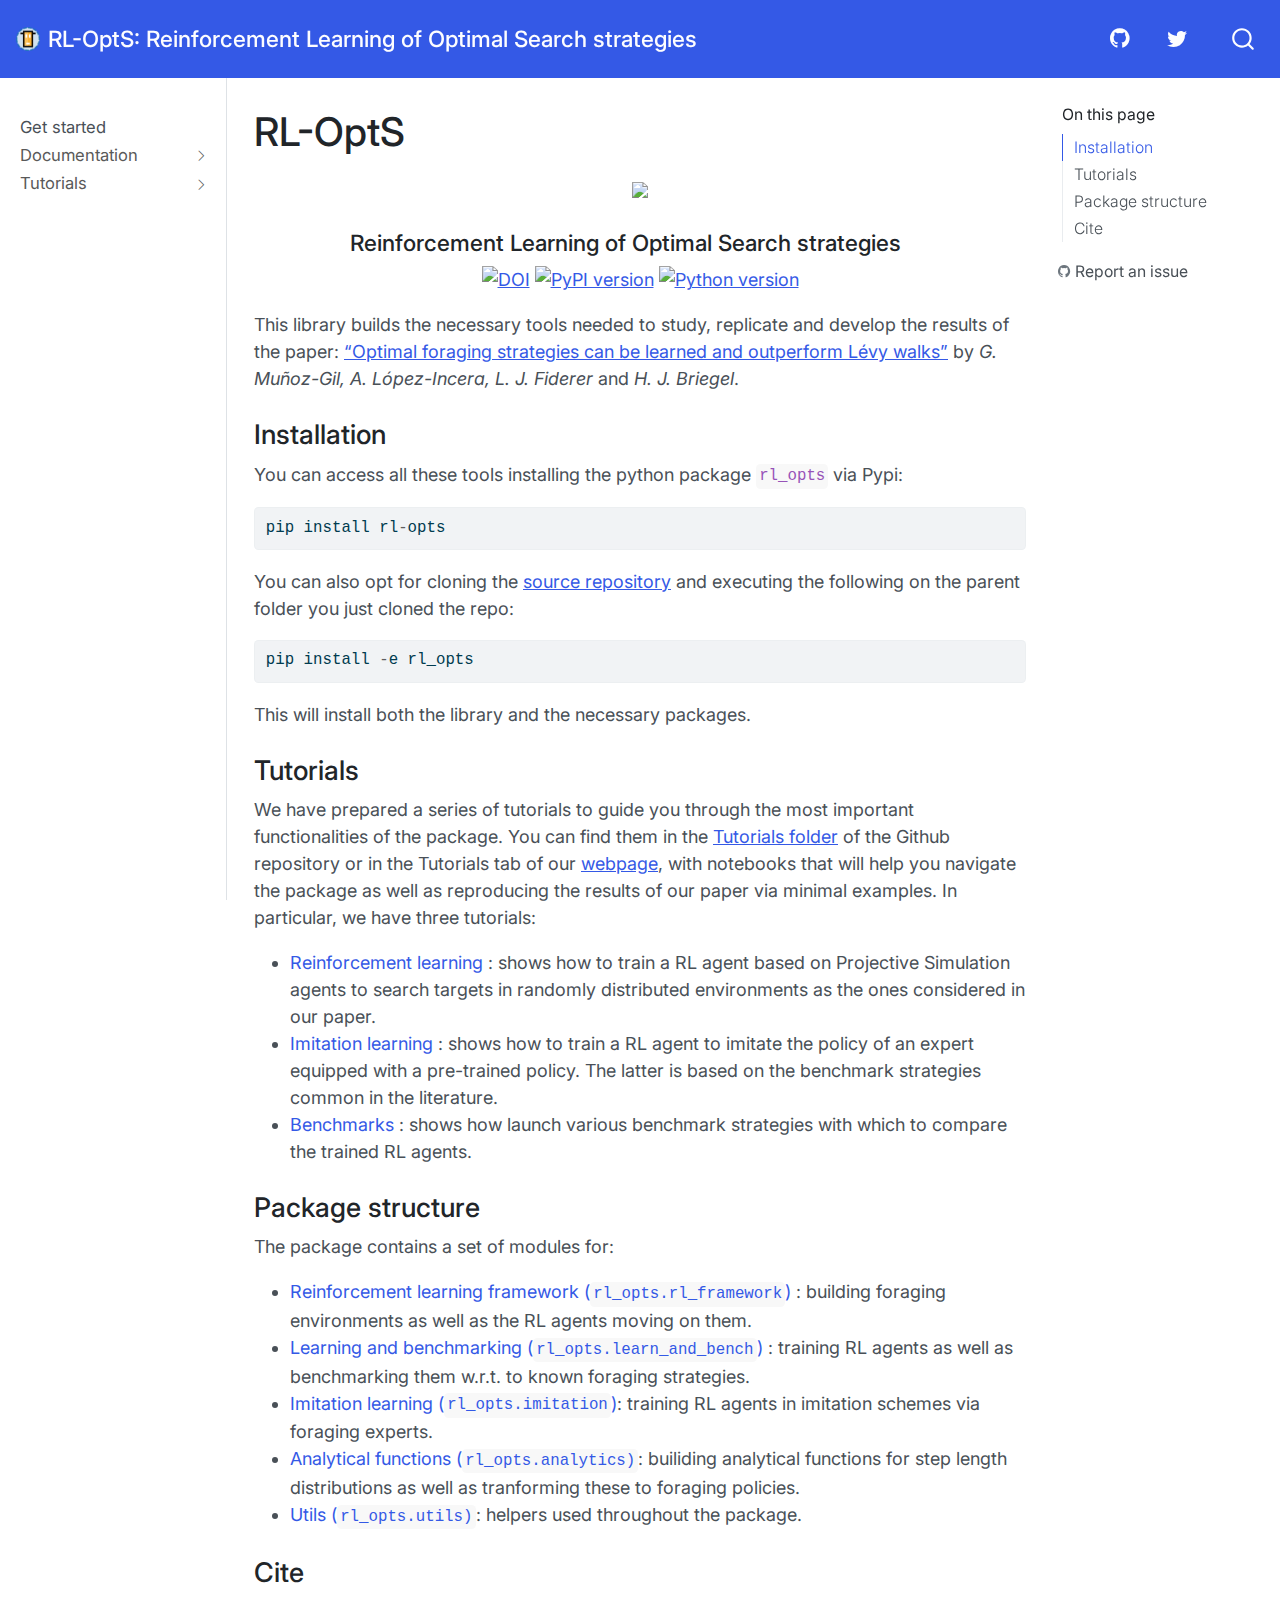
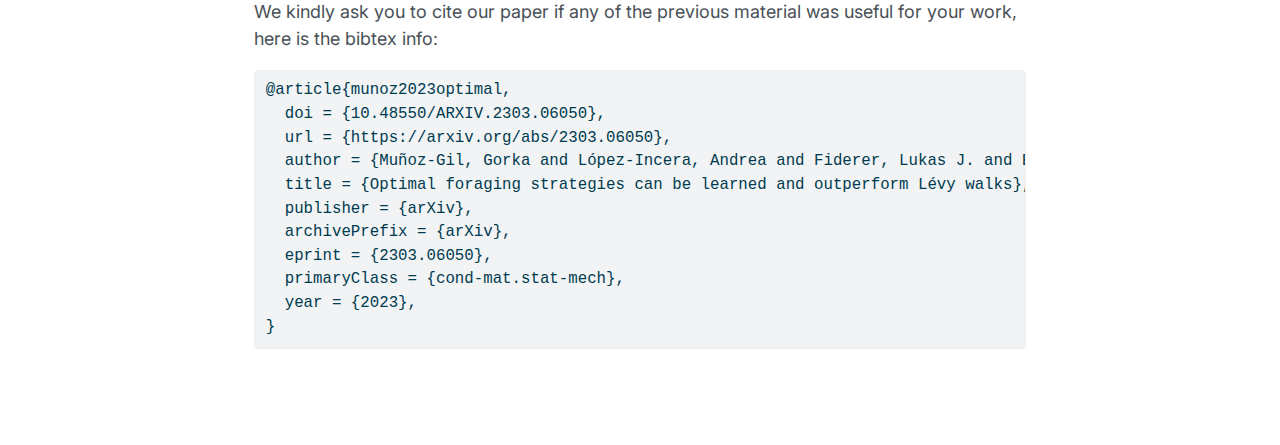
==== docs/index.html @ 918282b2 "added pip version" ====
<!DOCTYPE html>
<html xmlns="http://www.w3.org/1999/xhtml" lang="en" xml:lang="en"><head>

<meta charset="utf-8">
<meta name="generator" content="quarto-1.2.335">

<meta name="viewport" content="width=device-width, initial-scale=1.0, user-scalable=yes">


<title>RL-OptS: Reinforcement Learning of Optimal Search strategies - RL-OptS</title>
<style>
code{white-space: pre-wrap;}
span.smallcaps{font-variant: small-caps;}
div.columns{display: flex; gap: min(4vw, 1.5em);}
div.column{flex: auto; overflow-x: auto;}
div.hanging-indent{margin-left: 1.5em; text-indent: -1.5em;}
ul.task-list{list-style: none;}
ul.task-list li input[type="checkbox"] {
  width: 0.8em;
  margin: 0 0.8em 0.2em -1.6em;
  vertical-align: middle;
}
pre > code.sourceCode { white-space: pre; position: relative; }
pre > code.sourceCode > span { display: inline-block; line-height: 1.25; }
pre > code.sourceCode > span:empty { height: 1.2em; }
.sourceCode { overflow: visible; }
code.sourceCode > span { color: inherit; text-decoration: inherit; }
div.sourceCode { margin: 1em 0; }
pre.sourceCode { margin: 0; }
@media screen {
div.sourceCode { overflow: auto; }
}
@media print {
pre > code.sourceCode { white-space: pre-wrap; }
pre > code.sourceCode > span { text-indent: -5em; padding-left: 5em; }
}
pre.numberSource code
  { counter-reset: source-line 0; }
pre.numberSource code > span
  { position: relative; left: -4em; counter-increment: source-line; }
pre.numberSource code > span > a:first-child::before
  { content: counter(source-line);
    position: relative; left: -1em; text-align: right; vertical-align: baseline;
    border: none; display: inline-block;
    -webkit-touch-callout: none; -webkit-user-select: none;
    -khtml-user-select: none; -moz-user-select: none;
    -ms-user-select: none; user-select: none;
    padding: 0 4px; width: 4em;
    color: #aaaaaa;
  }
pre.numberSource { margin-left: 3em; border-left: 1px solid #aaaaaa;  padding-left: 4px; }
div.sourceCode
  {   }
@media screen {
pre > code.sourceCode > span > a:first-child::before { text-decoration: underline; }
}
code span.al { color: #ff0000; font-weight: bold; } /* Alert */
code span.an { color: #60a0b0; font-weight: bold; font-style: italic; } /* Annotation */
code span.at { color: #7d9029; } /* Attribute */
code span.bn { color: #40a070; } /* BaseN */
code span.bu { color: #008000; } /* BuiltIn */
code span.cf { color: #007020; font-weight: bold; } /* ControlFlow */
code span.ch { color: #4070a0; } /* Char */
code span.cn { color: #880000; } /* Constant */
code span.co { color: #60a0b0; font-style: italic; } /* Comment */
code span.cv { color: #60a0b0; font-weight: bold; font-style: italic; } /* CommentVar */
code span.do { color: #ba2121; font-style: italic; } /* Documentation */
code span.dt { color: #902000; } /* DataType */
code span.dv { color: #40a070; } /* DecVal */
code span.er { color: #ff0000; font-weight: bold; } /* Error */
code span.ex { } /* Extension */
code span.fl { color: #40a070; } /* Float */
code span.fu { color: #06287e; } /* Function */
code span.im { color: #008000; font-weight: bold; } /* Import */
code span.in { color: #60a0b0; font-weight: bold; font-style: italic; } /* Information */
code span.kw { color: #007020; font-weight: bold; } /* Keyword */
code span.op { color: #666666; } /* Operator */
code span.ot { color: #007020; } /* Other */
code span.pp { color: #bc7a00; } /* Preprocessor */
code span.sc { color: #4070a0; } /* SpecialChar */
code span.ss { color: #bb6688; } /* SpecialString */
code span.st { color: #4070a0; } /* String */
code span.va { color: #19177c; } /* Variable */
code span.vs { color: #4070a0; } /* VerbatimString */
code span.wa { color: #60a0b0; font-weight: bold; font-style: italic; } /* Warning */
</style>


<script src="site_libs/quarto-nav/quarto-nav.js"></script>
<script src="site_libs/quarto-nav/headroom.min.js"></script>
<script src="site_libs/clipboard/clipboard.min.js"></script>
<script src="site_libs/quarto-search/autocomplete.umd.js"></script>
<script src="site_libs/quarto-search/fuse.min.js"></script>
<script src="site_libs/quarto-search/quarto-search.js"></script>
<meta name="quarto:offset" content="./">
<script src="site_libs/quarto-html/quarto.js"></script>
<script src="site_libs/quarto-html/popper.min.js"></script>
<script src="site_libs/quarto-html/tippy.umd.min.js"></script>
<script src="site_libs/quarto-html/anchor.min.js"></script>
<link href="site_libs/quarto-html/tippy.css" rel="stylesheet">
<link href="site_libs/quarto-html/quarto-syntax-highlighting.css" rel="stylesheet" id="quarto-text-highlighting-styles">
<script src="site_libs/bootstrap/bootstrap.min.js"></script>
<link href="site_libs/bootstrap/bootstrap-icons.css" rel="stylesheet">
<link href="site_libs/bootstrap/bootstrap.min.css" rel="stylesheet" id="quarto-bootstrap" data-mode="light">
<script id="quarto-search-options" type="application/json">{
  "location": "navbar",
  "copy-button": false,
  "collapse-after": 3,
  "panel-placement": "end",
  "type": "overlay",
  "limit": 20,
  "language": {
    "search-no-results-text": "No results",
    "search-matching-documents-text": "matching documents",
    "search-copy-link-title": "Copy link to search",
    "search-hide-matches-text": "Hide additional matches",
    "search-more-match-text": "more match in this document",
    "search-more-matches-text": "more matches in this document",
    "search-clear-button-title": "Clear",
    "search-detached-cancel-button-title": "Cancel",
    "search-submit-button-title": "Submit"
  }
}</script>


<link rel="stylesheet" href="style.css">
<meta property="og:title" content="RL-OptS: Reinforcement Learning of Optimal Search strategies - RL-OptS">
<meta property="og:description" content="">
<meta property="og:site-name" content="RL-OptS: Reinforcement Learning of Optimal Search strategies">
<meta name="twitter:title" content="RL-OptS: Reinforcement Learning of Optimal Search strategies - RL-OptS">
<meta name="twitter:description" content="">
<meta name="twitter:card" content="summary">
</head>

<body class="nav-sidebar docked nav-fixed">

<div id="quarto-search-results"></div>
  <header id="quarto-header" class="headroom fixed-top">
    <nav class="navbar navbar-expand-lg navbar-dark ">
      <div class="navbar-container container-fluid">
      <div class="navbar-brand-container">
    <a href="./index.html" class="navbar-brand navbar-brand-logo">
    <img src="./figs/logo.png" alt="" class="navbar-logo">
    </a>
    <a class="navbar-brand" href="./index.html">
    <span class="navbar-title">RL-OptS: Reinforcement Learning of Optimal Search strategies</span>
    </a>
  </div>
          <button class="navbar-toggler" type="button" data-bs-toggle="collapse" data-bs-target="#navbarCollapse" aria-controls="navbarCollapse" aria-expanded="false" aria-label="Toggle navigation" onclick="if (window.quartoToggleHeadroom) { window.quartoToggleHeadroom(); }">
  <span class="navbar-toggler-icon"></span>
</button>
          <div class="collapse navbar-collapse" id="navbarCollapse">
            <ul class="navbar-nav navbar-nav-scroll ms-auto">
  <li class="nav-item compact">
    <a class="nav-link" href="https://github.com/gorkamunoz/rl_opts/"><i class="bi bi-github" role="img">
</i> 
 <span class="menu-text"></span></a>
  </li>  
  <li class="nav-item compact">
    <a class="nav-link" href="https://twitter.com/gorka_mgm"><i class="bi bi-twitter" role="img">
</i> 
 <span class="menu-text"></span></a>
  </li>  
</ul>
              <div id="quarto-search" class="" title="Search"></div>
          </div> <!-- /navcollapse -->
      </div> <!-- /container-fluid -->
    </nav>
  <nav class="quarto-secondary-nav" data-bs-toggle="collapse" data-bs-target="#quarto-sidebar" aria-controls="quarto-sidebar" aria-expanded="false" aria-label="Toggle sidebar navigation" onclick="if (window.quartoToggleHeadroom) { window.quartoToggleHeadroom(); }">
    <div class="container-fluid d-flex justify-content-between">
      <h1 class="quarto-secondary-nav-title">RL-OptS</h1>
      <button type="button" class="quarto-btn-toggle btn" aria-label="Show secondary navigation">
        <i class="bi bi-chevron-right"></i>
      </button>
    </div>
  </nav>
</header>
<!-- content -->
<div id="quarto-content" class="quarto-container page-columns page-rows-contents page-layout-article page-navbar">
<!-- sidebar -->
  <nav id="quarto-sidebar" class="sidebar collapse sidebar-navigation docked overflow-auto">
    <div class="sidebar-menu-container"> 
    <ul class="list-unstyled mt-1">
        <li class="sidebar-item">
  <div class="sidebar-item-container"> 
  <a href="./index.html" class="sidebar-item-text sidebar-link active">Get started</a>
  </div>
</li>
        <li class="sidebar-item sidebar-item-section">
      <div class="sidebar-item-container"> 
            <a class="sidebar-item-text sidebar-link text-start collapsed" data-bs-toggle="collapse" data-bs-target="#quarto-sidebar-section-1" aria-expanded="false">Documentation</a>
          <a class="sidebar-item-toggle text-start collapsed" data-bs-toggle="collapse" data-bs-target="#quarto-sidebar-section-1" aria-expanded="false">
            <i class="bi bi-chevron-right ms-2"></i>
          </a> 
      </div>
      <ul id="quarto-sidebar-section-1" class="collapse list-unstyled sidebar-section depth1 ">  
          <li class="sidebar-item">
  <div class="sidebar-item-container"> 
  <a href="./lib_nbs/rl_framework.html" class="sidebar-item-text sidebar-link">Reinforcement learning framework</a>
  </div>
</li>
          <li class="sidebar-item">
  <div class="sidebar-item-container"> 
  <a href="./lib_nbs/learning_and_benchmark.html" class="sidebar-item-text sidebar-link">Learning and benchmarking</a>
  </div>
</li>
          <li class="sidebar-item">
  <div class="sidebar-item-container"> 
  <a href="./lib_nbs/imitation_learning.html" class="sidebar-item-text sidebar-link">Imitation learning</a>
  </div>
</li>
          <li class="sidebar-item">
  <div class="sidebar-item-container"> 
  <a href="./lib_nbs/analytics.html" class="sidebar-item-text sidebar-link">Analytical functions</a>
  </div>
</li>
          <li class="sidebar-item">
  <div class="sidebar-item-container"> 
  <a href="./lib_nbs/utils.html" class="sidebar-item-text sidebar-link">Utils</a>
  </div>
</li>
      </ul>
  </li>
        <li class="sidebar-item sidebar-item-section">
      <div class="sidebar-item-container"> 
            <a class="sidebar-item-text sidebar-link text-start collapsed" data-bs-toggle="collapse" data-bs-target="#quarto-sidebar-section-2" aria-expanded="false">Tutorials</a>
          <a class="sidebar-item-toggle text-start collapsed" data-bs-toggle="collapse" data-bs-target="#quarto-sidebar-section-2" aria-expanded="false">
            <i class="bi bi-chevron-right ms-2"></i>
          </a> 
      </div>
      <ul id="quarto-sidebar-section-2" class="collapse list-unstyled sidebar-section depth1 ">  
          <li class="sidebar-item">
  <div class="sidebar-item-container"> 
  <a href="./tutorials/tutorial_learning.html" class="sidebar-item-text sidebar-link">Reinforcement Learning</a>
  </div>
</li>
          <li class="sidebar-item">
  <div class="sidebar-item-container"> 
  <a href="./tutorials/tutorial_benchmarks.html" class="sidebar-item-text sidebar-link">Benchmarks</a>
  </div>
</li>
          <li class="sidebar-item">
  <div class="sidebar-item-container"> 
  <a href="./tutorials/tutorial_imitation.html" class="sidebar-item-text sidebar-link">Imitation learning</a>
  </div>
</li>
      </ul>
  </li>
    </ul>
    </div>
</nav>
<!-- margin-sidebar -->
    <div id="quarto-margin-sidebar" class="sidebar margin-sidebar">
        <nav id="TOC" role="doc-toc" class="toc-active">
    <h2 id="toc-title">On this page</h2>
   
  <ul>
  <li><a href="#installation" id="toc-installation" class="nav-link active" data-scroll-target="#installation">Installation</a></li>
  <li><a href="#tutorials" id="toc-tutorials" class="nav-link" data-scroll-target="#tutorials">Tutorials</a></li>
  <li><a href="#package-structure" id="toc-package-structure" class="nav-link" data-scroll-target="#package-structure">Package structure</a></li>
  <li><a href="#cite" id="toc-cite" class="nav-link" data-scroll-target="#cite">Cite</a></li>
  </ul>
<div class="toc-actions"><div><i class="bi bi-github"></i></div><div class="action-links"><p><a href="https://github.com/gorkamunoz/rl_opts/tree/master/issues/new" class="toc-action">Report an issue</a></p></div></div></nav>
    </div>
<!-- main -->
<main class="content" id="quarto-document-content">

<header id="title-block-header" class="quarto-title-block default">
<div class="quarto-title">
<h1 class="title d-none d-lg-block">RL-OptS</h1>
</div>



<div class="quarto-title-meta">

    
  
    
  </div>
  

</header>

<!-- WARNING: THIS FILE WAS AUTOGENERATED! DO NOT EDIT! -->
<p align="center">
<img width="350" src="https://github.com/gorkamunoz/rl_opts/blob/master/nbs/figs/index_fig.png">
</p>
<h4 align="center" class="anchored">
Reinforcement Learning of Optimal Search strategies
</h4>
<p align="center">
<a href="https://zenodo.org/badge/latestdoi/424986383"><img src="https://zenodo.org/badge/424986383.svg" alt="DOI"></a> <a href="https://badge.fury.io/py/rl_opts"><img src="https://badge.fury.io/py/rl_opts.svg" alt="PyPI version"></a> <a href="https://badge.fury.io/py/b"><img src="https://img.shields.io/badge/python-3.9-red" alt="Python version"></a>
</p>
<p>This library builds the necessary tools needed to study, replicate and develop the results of the paper: <a href="https://arxiv.org/abs/2303.06050">“Optimal foraging strategies can be learned and outperform Lévy walks”</a> by <em>G. Muñoz-Gil, A. López-Incera, L. J. Fiderer</em> and <em>H. J. Briegel</em>.</p>
<section id="installation" class="level3">
<h3 class="anchored" data-anchor-id="installation">Installation</h3>
<p>You can access all these tools installing the python package <code>rl_opts</code> via Pypi:</p>
<div class="sourceCode" id="cb1"><pre class="sourceCode python code-with-copy"><code class="sourceCode python"><span id="cb1-1"><a href="#cb1-1" aria-hidden="true" tabindex="-1"></a>pip install rl<span class="op">-</span>opts</span></code><button title="Copy to Clipboard" class="code-copy-button"><i class="bi"></i></button></pre></div>
<p>You can also opt for cloning the <a href="https://github.com/gorkamunoz/rl_opts">source repository</a> and executing the following on the parent folder you just cloned the repo:</p>
<div class="sourceCode" id="cb2"><pre class="sourceCode python code-with-copy"><code class="sourceCode python"><span id="cb2-1"><a href="#cb2-1" aria-hidden="true" tabindex="-1"></a>pip install <span class="op">-</span>e rl_opts</span></code><button title="Copy to Clipboard" class="code-copy-button"><i class="bi"></i></button></pre></div>
<p>This will install both the library and the necessary packages.</p>
</section>
<section id="tutorials" class="level3">
<h3 class="anchored" data-anchor-id="tutorials">Tutorials</h3>
<p>We have prepared a series of tutorials to guide you through the most important functionalities of the package. You can find them in the <a href="https://github.com/gorkamunoz/rl_opts/tree/master/nbs/tutorials">Tutorials folder</a> of the Github repository or in the Tutorials tab of our <a href="https://gorkamunoz.github.io/rl_opts/">webpage</a>, with notebooks that will help you navigate the package as well as reproducing the results of our paper via minimal examples. In particular, we have three tutorials:</p>
<ul>
<li><a href="./tutorials/tutorial_learning.html" style="text-decoration:none">Reinforcement learning </a> : shows how to train a RL agent based on Projective Simulation agents to search targets in randomly distributed environments as the ones considered in our paper.</li>
<li><a href="./tutorials/tutorial_imitation.html" style="text-decoration:none">Imitation learning </a> : shows how to train a RL agent to imitate the policy of an expert equipped with a pre-trained policy. The latter is based on the benchmark strategies common in the literature.</li>
<li><a href="./tutorials/tutorial_benchmarks.html" style="text-decoration:none">Benchmarks </a> : shows how launch various benchmark strategies with which to compare the trained RL agents.</li>
</ul>
</section>
<section id="package-structure" class="level3">
<h3 class="anchored" data-anchor-id="package-structure">Package structure</h3>
<p>The package contains a set of modules for:</p>
<ul>
<li><a href="./lib_nbs/rl_framework.html" style="text-decoration:none">Reinforcement learning framework (<code>rl_opts.rl_framework</code>)</a> : building foraging environments as well as the RL agents moving on them.</li>
<li><a href="./lib_nbs/learning_and_benchmark.html" style="text-decoration:none">Learning and benchmarking (<code>rl_opts.learn_and_bench</code>)</a> : training RL agents as well as benchmarking them w.r.t. to known foraging strategies.</li>
<li><a href="./lib_nbs/imitation_learning.html" style="text-decoration:none">Imitation learning (<code>rl_opts.imitation</code>)</a>: training RL agents in imitation schemes via foraging experts.</li>
<li><a href="./lib_nbs/analytics.html" style="text-decoration:none">Analytical functions (<code>rl_opts.analytics)</code></a>: builiding analytical functions for step length distributions as well as tranforming these to foraging policies.</li>
<li><a href="./lib_nbs/utils.html" style="text-decoration:none">Utils (<code>rl_opts.utils)</code></a>: helpers used throughout the package.</li>
</ul>
</section>
<section id="cite" class="level3">
<h3 class="anchored" data-anchor-id="cite">Cite</h3>
<p>We kindly ask you to cite our paper if any of the previous material was useful for your work, here is the bibtex info:</p>
<div class="sourceCode" id="cb3"><pre class="sourceCode latex code-with-copy"><code class="sourceCode latex"><span id="cb3-1"><a href="#cb3-1" aria-hidden="true" tabindex="-1"></a>@article{munoz2023optimal,</span>
<span id="cb3-2"><a href="#cb3-2" aria-hidden="true" tabindex="-1"></a>  doi = {10.48550/ARXIV.2303.06050},  </span>
<span id="cb3-3"><a href="#cb3-3" aria-hidden="true" tabindex="-1"></a>  url = {https://arxiv.org/abs/2303.06050},  </span>
<span id="cb3-4"><a href="#cb3-4" aria-hidden="true" tabindex="-1"></a>  author = {Muñoz-Gil, Gorka and López-Incera, Andrea and Fiderer, Lukas J. and Briegel, Hans J.},  </span>
<span id="cb3-5"><a href="#cb3-5" aria-hidden="true" tabindex="-1"></a>  title = {Optimal foraging strategies can be learned and outperform Lévy walks},  </span>
<span id="cb3-6"><a href="#cb3-6" aria-hidden="true" tabindex="-1"></a>  publisher = {arXiv},  </span>
<span id="cb3-7"><a href="#cb3-7" aria-hidden="true" tabindex="-1"></a>  archivePrefix = {arXiv},</span>
<span id="cb3-8"><a href="#cb3-8" aria-hidden="true" tabindex="-1"></a>  eprint = {2303.06050},</span>
<span id="cb3-9"><a href="#cb3-9" aria-hidden="true" tabindex="-1"></a>  primaryClass = {cond-mat.stat-mech},  </span>
<span id="cb3-10"><a href="#cb3-10" aria-hidden="true" tabindex="-1"></a>  year = {2023},</span>
<span id="cb3-11"><a href="#cb3-11" aria-hidden="true" tabindex="-1"></a>}</span></code><button title="Copy to Clipboard" class="code-copy-button"><i class="bi"></i></button></pre></div>


</section>

</main> <!-- /main -->
<script id="quarto-html-after-body" type="application/javascript">
window.document.addEventListener("DOMContentLoaded", function (event) {
  const toggleBodyColorMode = (bsSheetEl) => {
    const mode = bsSheetEl.getAttribute("data-mode");
    const bodyEl = window.document.querySelector("body");
    if (mode === "dark") {
      bodyEl.classList.add("quarto-dark");
      bodyEl.classList.remove("quarto-light");
    } else {
      bodyEl.classList.add("quarto-light");
      bodyEl.classList.remove("quarto-dark");
    }
  }
  const toggleBodyColorPrimary = () => {
    const bsSheetEl = window.document.querySelector("link#quarto-bootstrap");
    if (bsSheetEl) {
      toggleBodyColorMode(bsSheetEl);
    }
  }
  toggleBodyColorPrimary();  
  const icon = "";
  const anchorJS = new window.AnchorJS();
  anchorJS.options = {
    placement: 'right',
    icon: icon
  };
  anchorJS.add('.anchored');
  const clipboard = new window.ClipboardJS('.code-copy-button', {
    target: function(trigger) {
      return trigger.previousElementSibling;
    }
  });
  clipboard.on('success', function(e) {
    // button target
    const button = e.trigger;
    // don't keep focus
    button.blur();
    // flash "checked"
    button.classList.add('code-copy-button-checked');
    var currentTitle = button.getAttribute("title");
    button.setAttribute("title", "Copied!");
    let tooltip;
    if (window.bootstrap) {
      button.setAttribute("data-bs-toggle", "tooltip");
      button.setAttribute("data-bs-placement", "left");
      button.setAttribute("data-bs-title", "Copied!");
      tooltip = new bootstrap.Tooltip(button, 
        { trigger: "manual", 
          customClass: "code-copy-button-tooltip",
          offset: [0, -8]});
      tooltip.show();    
    }
    setTimeout(function() {
      if (tooltip) {
        tooltip.hide();
        button.removeAttribute("data-bs-title");
        button.removeAttribute("data-bs-toggle");
        button.removeAttribute("data-bs-placement");
      }
      button.setAttribute("title", currentTitle);
      button.classList.remove('code-copy-button-checked');
    }, 1000);
    // clear code selection
    e.clearSelection();
  });
  function tippyHover(el, contentFn) {
    const config = {
      allowHTML: true,
      content: contentFn,
      maxWidth: 500,
      delay: 100,
      arrow: false,
      appendTo: function(el) {
          return el.parentElement;
      },
      interactive: true,
      interactiveBorder: 10,
      theme: 'quarto',
      placement: 'bottom-start'
    };
    window.tippy(el, config); 
  }
  const noterefs = window.document.querySelectorAll('a[role="doc-noteref"]');
  for (var i=0; i<noterefs.length; i++) {
    const ref = noterefs[i];
    tippyHover(ref, function() {
      // use id or data attribute instead here
      let href = ref.getAttribute('data-footnote-href') || ref.getAttribute('href');
      try { href = new URL(href).hash; } catch {}
      const id = href.replace(/^#\/?/, "");
      const note = window.document.getElementById(id);
      return note.innerHTML;
    });
  }
  const findCites = (el) => {
    const parentEl = el.parentElement;
    if (parentEl) {
      const cites = parentEl.dataset.cites;
      if (cites) {
        return {
          el,
          cites: cites.split(' ')
        };
      } else {
        return findCites(el.parentElement)
      }
    } else {
      return undefined;
    }
  };
  var bibliorefs = window.document.querySelectorAll('a[role="doc-biblioref"]');
  for (var i=0; i<bibliorefs.length; i++) {
    const ref = bibliorefs[i];
    const citeInfo = findCites(ref);
    if (citeInfo) {
      tippyHover(citeInfo.el, function() {
        var popup = window.document.createElement('div');
        citeInfo.cites.forEach(function(cite) {
          var citeDiv = window.document.createElement('div');
          citeDiv.classList.add('hanging-indent');
          citeDiv.classList.add('csl-entry');
          var biblioDiv = window.document.getElementById('ref-' + cite);
          if (biblioDiv) {
            citeDiv.innerHTML = biblioDiv.innerHTML;
          }
          popup.appendChild(citeDiv);
        });
        return popup.innerHTML;
      });
    }
  }
});
</script>
</div> <!-- /content -->



</body></html>
---- docs/site_libs/quarto-html/tippy.css ----
.tippy-box[data-animation=fade][data-state=hidden]{opacity:0}[data-tippy-root]{max-width:calc(100vw - 10px)}.tippy-box{position:relative;background-color:#333;color:#fff;border-radius:4px;font-size:14px;line-height:1.4;white-space:normal;outline:0;transition-property:transform,visibility,opacity}.tippy-box[data-placement^=top]>.tippy-arrow{bottom:0}.tippy-box[data-placement^=top]>.tippy-arrow:before{bottom:-7px;left:0;border-width:8px 8px 0;border-top-color:initial;transform-origin:center top}.tippy-box[data-placement^=bottom]>.tippy-arrow{top:0}.tippy-box[data-placement^=bottom]>.tippy-arrow:before{top:-7px;left:0;border-width:0 8px 8px;border-bottom-color:initial;transform-origin:center bottom}.tippy-box[data-placement^=left]>.tippy-arrow{right:0}.tippy-box[data-placement^=left]>.tippy-arrow:before{border-width:8px 0 8px 8px;border-left-color:initial;right:-7px;transform-origin:center left}.tippy-box[data-placement^=right]>.tippy-arrow{left:0}.tippy-box[data-placement^=right]>.tippy-arrow:before{left:-7px;border-width:8px 8px 8px 0;border-right-color:initial;transform-origin:center right}.tippy-box[data-inertia][data-state=visible]{transition-timing-function:cubic-bezier(.54,1.5,.38,1.11)}.tippy-arrow{width:16px;height:16px;color:#333}.tippy-arrow:before{content:"";position:absolute;border-color:transparent;border-style:solid}.tippy-content{position:relative;padding:5px 9px;z-index:1}
---- docs/site_libs/quarto-html/quarto-syntax-highlighting.css ----
/* quarto syntax highlight colors */
:root {
  --quarto-hl-ot-color: #003B4F;
  --quarto-hl-at-color: #657422;
  --quarto-hl-ss-color: #20794D;
  --quarto-hl-an-color: #5E5E5E;
  --quarto-hl-fu-color: #4758AB;
  --quarto-hl-st-color: #20794D;
  --quarto-hl-cf-color: #003B4F;
  --quarto-hl-op-color: #5E5E5E;
  --quarto-hl-er-color: #AD0000;
  --quarto-hl-bn-color: #AD0000;
  --quarto-hl-al-color: #AD0000;
  --quarto-hl-va-color: #111111;
  --quarto-hl-bu-color: inherit;
  --quarto-hl-ex-color: inherit;
  --quarto-hl-pp-color: #AD0000;
  --quarto-hl-in-color: #5E5E5E;
  --quarto-hl-vs-color: #20794D;
  --quarto-hl-wa-color: #5E5E5E;
  --quarto-hl-do-color: #5E5E5E;
  --quarto-hl-im-color: #00769E;
  --quarto-hl-ch-color: #20794D;
  --quarto-hl-dt-color: #AD0000;
  --quarto-hl-fl-color: #AD0000;
  --quarto-hl-co-color: #5E5E5E;
  --quarto-hl-cv-color: #5E5E5E;
  --quarto-hl-cn-color: #8f5902;
  --quarto-hl-sc-color: #5E5E5E;
  --quarto-hl-dv-color: #AD0000;
  --quarto-hl-kw-color: #003B4F;
}

/* other quarto variables */
:root {
  --quarto-font-monospace: SFMono-Regular, Menlo, Monaco, Consolas, "Liberation Mono", "Courier New", monospace;
}

pre > code.sourceCode > span {
  color: #003B4F;
}

code span {
  color: #003B4F;
}

code.sourceCode > span {
  color: #003B4F;
}

div.sourceCode,
div.sourceCode pre.sourceCode {
  color: #003B4F;
}

code span.ot {
  color: #003B4F;
}

code span.at {
  color: #657422;
}

code span.ss {
  color: #20794D;
}

code span.an {
  color: #5E5E5E;
}

code span.fu {
  color: #4758AB;
}

code span.st {
  color: #20794D;
}

code span.cf {
  color: #003B4F;
}

code span.op {
  color: #5E5E5E;
}

code span.er {
  color: #AD0000;
}

code span.bn {
  color: #AD0000;
}

code span.al {
  color: #AD0000;
}

code span.va {
  color: #111111;
}

code span.pp {
  color: #AD0000;
}

code span.in {
  color: #5E5E5E;
}

code span.vs {
  color: #20794D;
}

code span.wa {
  color: #5E5E5E;
  font-style: italic;
}

code span.do {
  color: #5E5E5E;
  font-style: italic;
}

code span.im {
  color: #00769E;
}

code span.ch {
  color: #20794D;
}

code span.dt {
  color: #AD0000;
}

code span.fl {
  color: #AD0000;
}

code span.co {
  color: #5E5E5E;
}

code span.cv {
  color: #5E5E5E;
  font-style: italic;
}

code span.cn {
  color: #8f5902;
}

code span.sc {
  color: #5E5E5E;
}

code span.dv {
  color: #AD0000;
}

code span.kw {
  color: #003B4F;
}

.prevent-inlining {
  content: "</";
}

/*# sourceMappingURL=debc5d5d77c3f9108843748ff7464032.css.map */
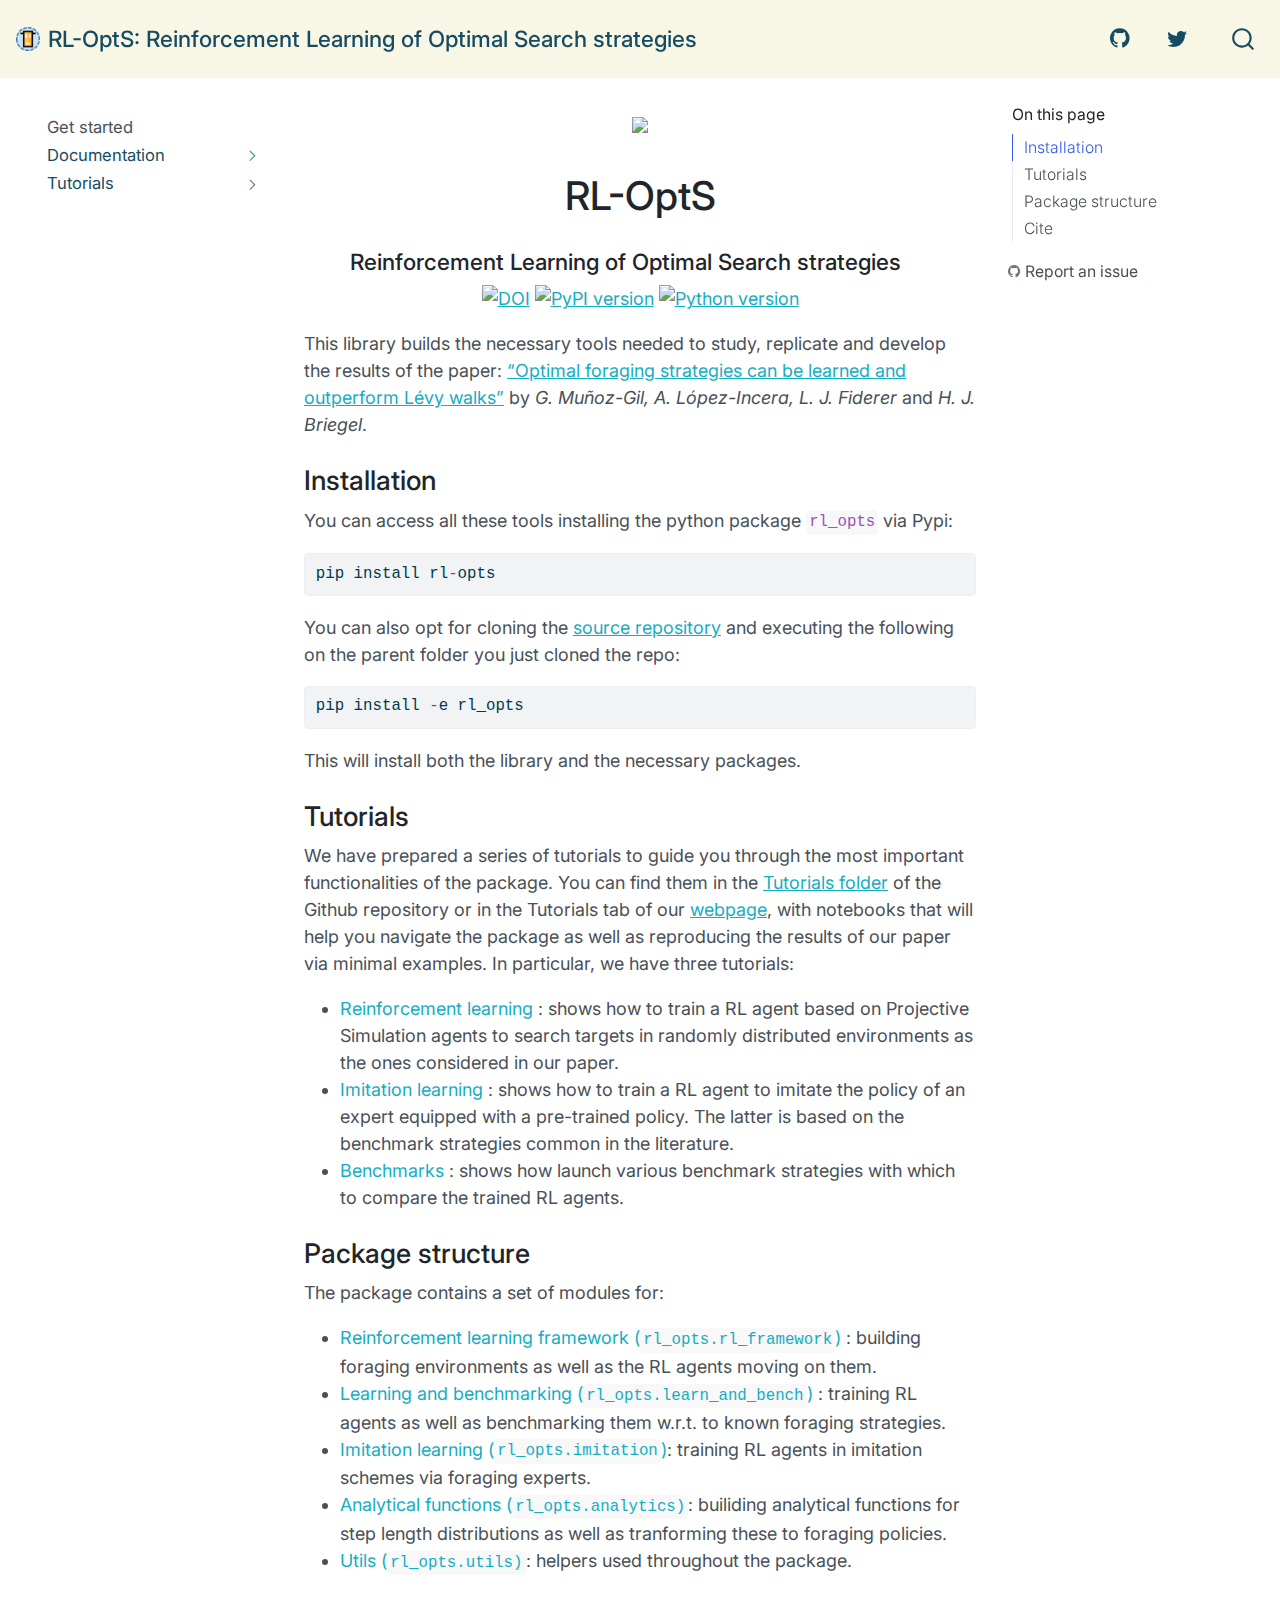
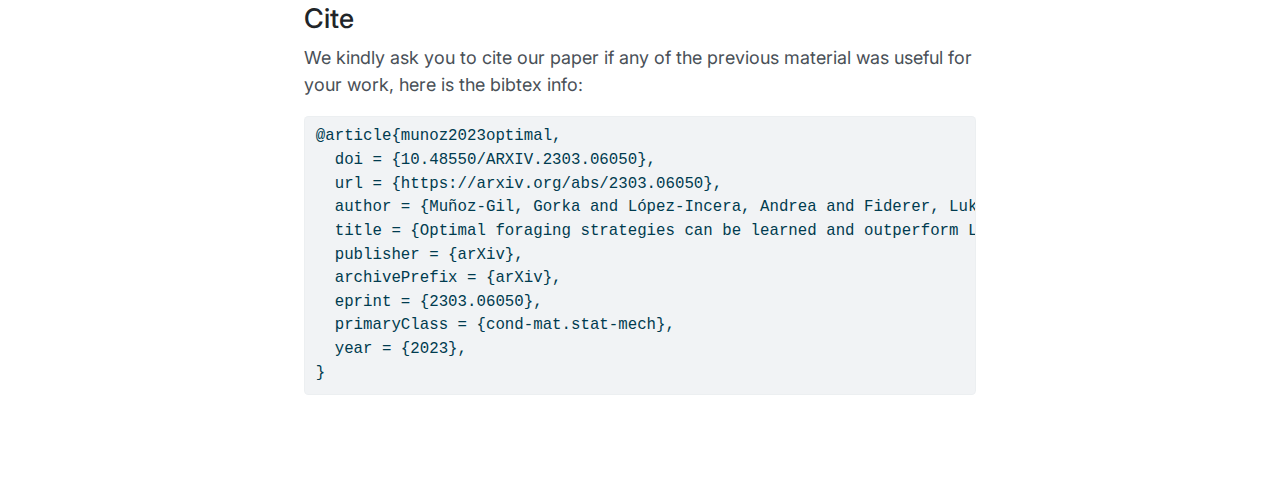
==== commit 19c021f1: "revamped web" ====
--- a/docs/index.html
+++ b/docs/index.html
@@ -7,7 +7,7 @@
 <meta name="viewport" content="width=device-width, initial-scale=1.0, user-scalable=yes">
 
 
-<title>RL-OptS: Reinforcement Learning of Optimal Search strategies - RL-OptS</title>
+<title>RL-OptS: Reinforcement Learning of Optimal Search strategies</title>
 <style>
 code{white-space: pre-wrap;}
 span.smallcaps{font-variant: small-caps;}
@@ -124,15 +124,15 @@
 
 
 <link rel="stylesheet" href="style.css">
-<meta property="og:title" content="RL-OptS: Reinforcement Learning of Optimal Search strategies - RL-OptS">
+<meta property="og:title" content="">
 <meta property="og:description" content="">
 <meta property="og:site-name" content="RL-OptS: Reinforcement Learning of Optimal Search strategies">
-<meta name="twitter:title" content="RL-OptS: Reinforcement Learning of Optimal Search strategies - RL-OptS">
+<meta name="twitter:title" content="">
 <meta name="twitter:description" content="">
 <meta name="twitter:card" content="summary">
 </head>
 
-<body class="nav-sidebar docked nav-fixed">
+<body class="nav-sidebar floating nav-fixed">
 
 <div id="quarto-search-results"></div>
   <header id="quarto-header" class="headroom fixed-top">
@@ -168,7 +168,7 @@
     </nav>
   <nav class="quarto-secondary-nav" data-bs-toggle="collapse" data-bs-target="#quarto-sidebar" aria-controls="quarto-sidebar" aria-expanded="false" aria-label="Toggle sidebar navigation" onclick="if (window.quartoToggleHeadroom) { window.quartoToggleHeadroom(); }">
     <div class="container-fluid d-flex justify-content-between">
-      <h1 class="quarto-secondary-nav-title">RL-OptS</h1>
+      <h1 class="quarto-secondary-nav-title"></h1>
       <button type="button" class="quarto-btn-toggle btn" aria-label="Show secondary navigation">
         <i class="bi bi-chevron-right"></i>
       </button>
@@ -178,7 +178,7 @@
 <!-- content -->
 <div id="quarto-content" class="quarto-container page-columns page-rows-contents page-layout-article page-navbar">
 <!-- sidebar -->
-  <nav id="quarto-sidebar" class="sidebar collapse sidebar-navigation docked overflow-auto">
+  <nav id="quarto-sidebar" class="sidebar collapse sidebar-navigation floating overflow-auto">
     <div class="sidebar-menu-container"> 
     <ul class="list-unstyled mt-1">
         <li class="sidebar-item">
@@ -260,35 +260,23 @@
   <li><a href="#package-structure" id="toc-package-structure" class="nav-link" data-scroll-target="#package-structure">Package structure</a></li>
   <li><a href="#cite" id="toc-cite" class="nav-link" data-scroll-target="#cite">Cite</a></li>
   </ul>
-<div class="toc-actions"><div><i class="bi bi-github"></i></div><div class="action-links"><p><a href="https://github.com/gorkamunoz/rl_opts/tree/master/issues/new" class="toc-action">Report an issue</a></p></div></div></nav>
+<div class="toc-actions"><div><i class="bi bi-github"></i></div><div class="action-links"><p><a href="https://github.com/gorkamunoz/rl_opts/issues/new" class="toc-action">Report an issue</a></p></div></div></nav>
     </div>
 <!-- main -->
 <main class="content" id="quarto-document-content">
 
-<header id="title-block-header" class="quarto-title-block default">
-<div class="quarto-title">
-<h1 class="title d-none d-lg-block">RL-OptS</h1>
-</div>
-
-
-
-<div class="quarto-title-meta">
-
-    
-  
-    
-  </div>
-  
-
-</header>
-
-<!-- WARNING: THIS FILE WAS AUTOGENERATED! DO NOT EDIT! -->
+
+
 <p align="center">
-<img width="350" src="https://github.com/gorkamunoz/rl_opts/blob/master/nbs/figs/index_fig.png">
+<img width="350" src="https://github.com/gorkamunoz/rl_opts/blob/master/nbs/figs/logo_midjourney_scaled.png?raw=true">
 </p>
+<h1 align="center">
+RL-OptS
+</h1>
 <h4 align="center" class="anchored">
 Reinforcement Learning of Optimal Search strategies
 </h4>
+<!-- WARNING: THIS FILE WAS AUTOGENERATED! DO NOT EDIT! -->
 <p align="center">
 <a href="https://zenodo.org/badge/latestdoi/424986383"><img src="https://zenodo.org/badge/424986383.svg" alt="DOI"></a> <a href="https://badge.fury.io/py/rl_opts"><img src="https://badge.fury.io/py/rl_opts.svg" alt="PyPI version"></a> <a href="https://badge.fury.io/py/b"><img src="https://img.shields.io/badge/python-3.9-red" alt="Python version"></a>
 </p>
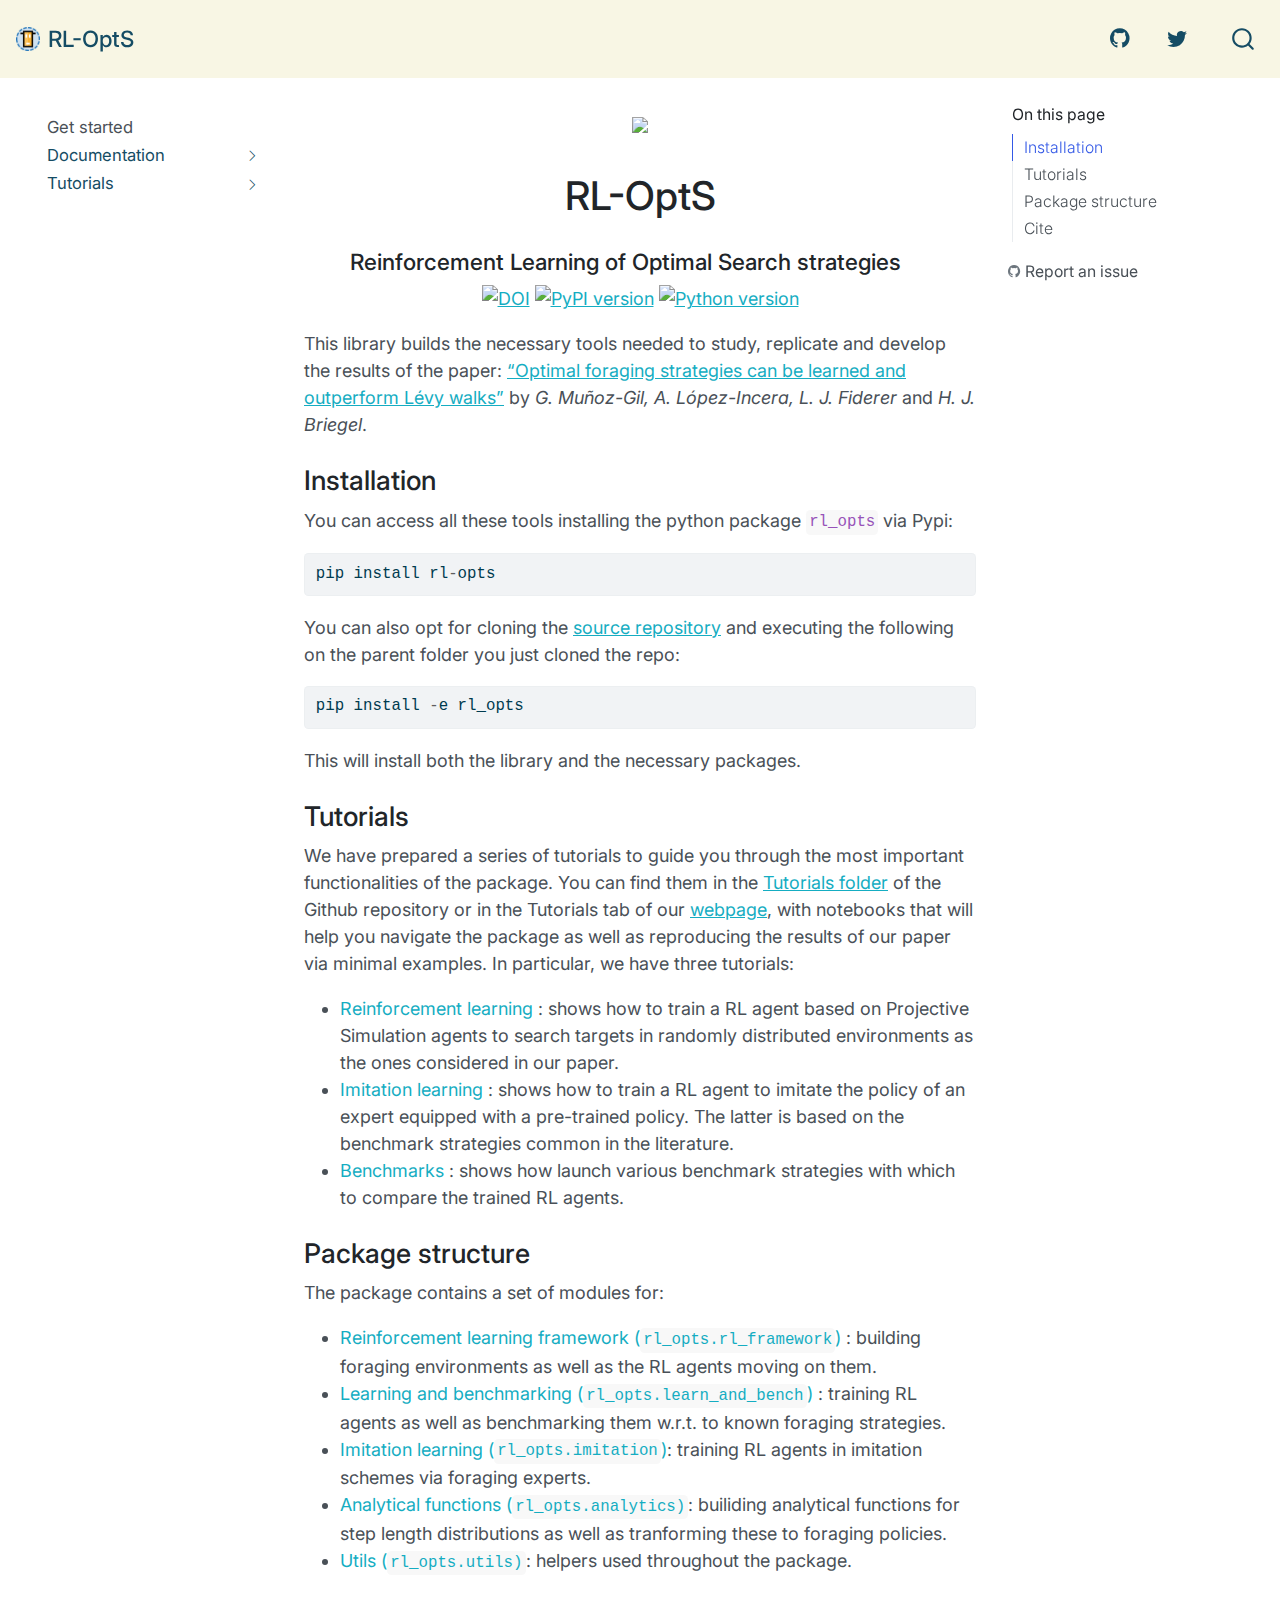
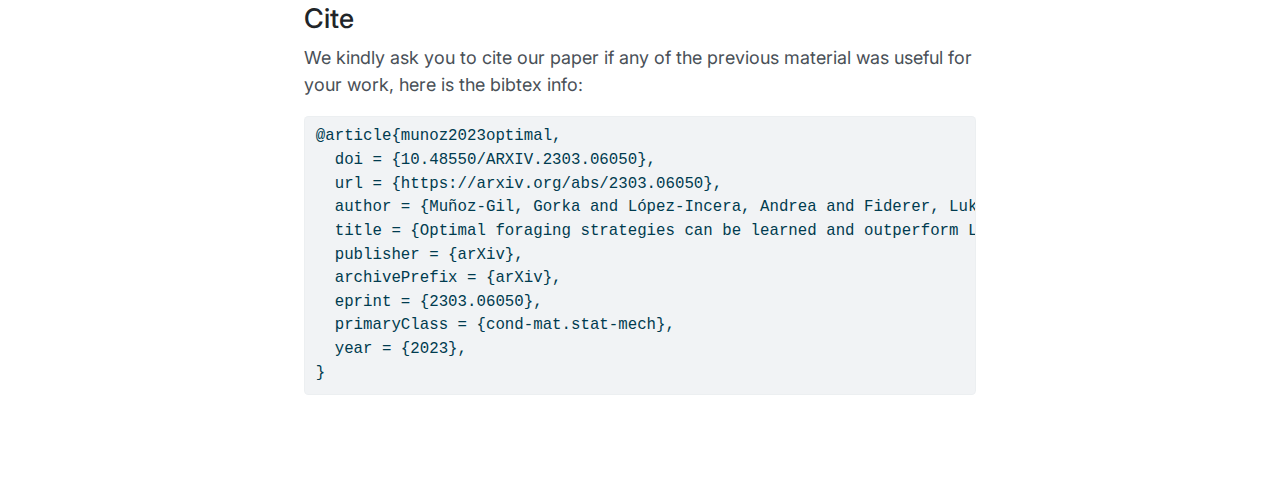
==== commit a479cf01: "change title web" ====
--- a/docs/index.html
+++ b/docs/index.html
@@ -7,7 +7,7 @@
 <meta name="viewport" content="width=device-width, initial-scale=1.0, user-scalable=yes">
 
 
-<title>RL-OptS: Reinforcement Learning of Optimal Search strategies</title>
+<title>RL-OptS</title>
 <style>
 code{white-space: pre-wrap;}
 span.smallcaps{font-variant: small-caps;}
@@ -126,7 +126,7 @@
 <link rel="stylesheet" href="style.css">
 <meta property="og:title" content="">
 <meta property="og:description" content="">
-<meta property="og:site-name" content="RL-OptS: Reinforcement Learning of Optimal Search strategies">
+<meta property="og:site-name" content="RL-OptS">
 <meta name="twitter:title" content="">
 <meta name="twitter:description" content="">
 <meta name="twitter:card" content="summary">
@@ -143,7 +143,7 @@
     <img src="./figs/logo.png" alt="" class="navbar-logo">
     </a>
     <a class="navbar-brand" href="./index.html">
-    <span class="navbar-title">RL-OptS: Reinforcement Learning of Optimal Search strategies</span>
+    <span class="navbar-title">RL-OptS</span>
     </a>
   </div>
           <button class="navbar-toggler" type="button" data-bs-toggle="collapse" data-bs-target="#navbarCollapse" aria-controls="navbarCollapse" aria-expanded="false" aria-label="Toggle navigation" onclick="if (window.quartoToggleHeadroom) { window.quartoToggleHeadroom(); }">
@@ -176,7 +176,7 @@
   </nav>
 </header>
 <!-- content -->
-<div id="quarto-content" class="quarto-container page-columns page-rows-contents page-layout-article page-navbar">
+<div id="quarto-content" class="quarto-container page-columns page-rows-contents page-layout-full page-navbar">
 <!-- sidebar -->
   <nav id="quarto-sidebar" class="sidebar collapse sidebar-navigation floating overflow-auto">
     <div class="sidebar-menu-container"> 
@@ -263,7 +263,7 @@
 <div class="toc-actions"><div><i class="bi bi-github"></i></div><div class="action-links"><p><a href="https://github.com/gorkamunoz/rl_opts/issues/new" class="toc-action">Report an issue</a></p></div></div></nav>
     </div>
 <!-- main -->
-<main class="content" id="quarto-document-content">
+<main class="content column-body" id="quarto-document-content">
 
 
 
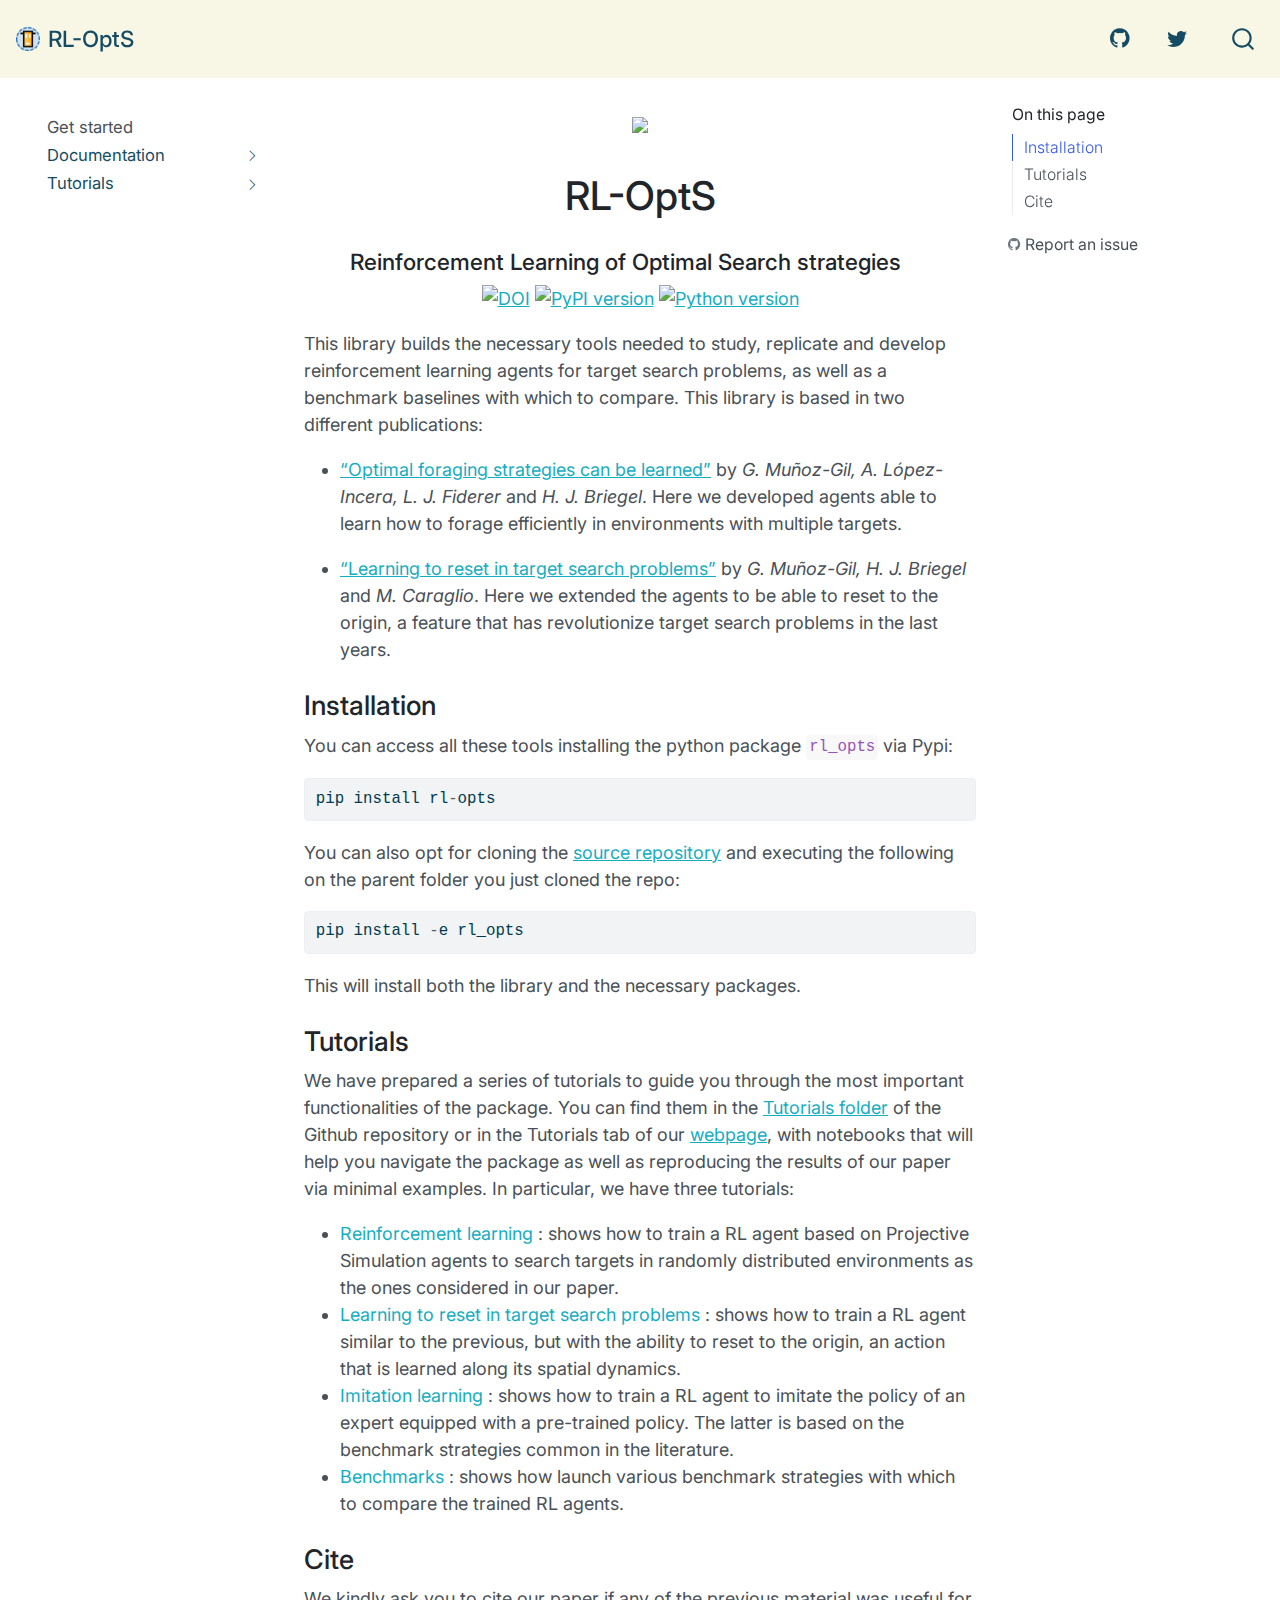
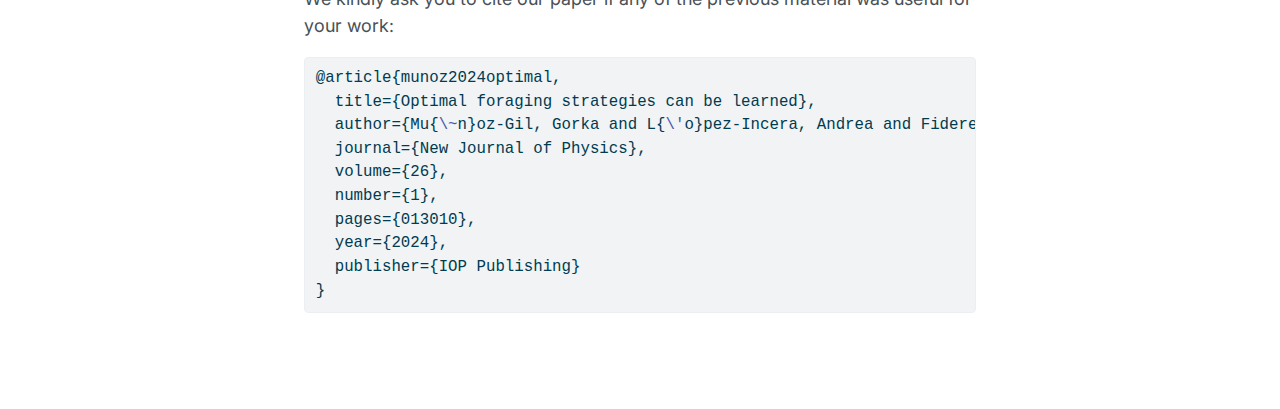
==== commit 134f985b: "Updated README and run docs" ====
--- a/docs/index.html
+++ b/docs/index.html
@@ -194,11 +194,41 @@
           </a> 
       </div>
       <ul id="quarto-sidebar-section-1" class="collapse list-unstyled sidebar-section depth1 ">  
-          <li class="sidebar-item">
-  <div class="sidebar-item-container"> 
-  <a href="./lib_nbs/rl_framework.html" class="sidebar-item-text sidebar-link">Reinforcement learning framework</a>
-  </div>
-</li>
+          <li class="sidebar-item sidebar-item-section">
+      <div class="sidebar-item-container"> 
+            <a class="sidebar-item-text sidebar-link text-start collapsed" data-bs-toggle="collapse" data-bs-target="#quarto-sidebar-section-2" aria-expanded="false">RL framework</a>
+          <a class="sidebar-item-toggle text-start collapsed" data-bs-toggle="collapse" data-bs-target="#quarto-sidebar-section-2" aria-expanded="false">
+            <i class="bi bi-chevron-right ms-2"></i>
+          </a> 
+      </div>
+      <ul id="quarto-sidebar-section-2" class="collapse list-unstyled sidebar-section depth2 ">  
+          <li class="sidebar-item">
+  <div class="sidebar-item-container"> 
+  <a href="./lib_nbs/rl_framework.html" class="sidebar-item-text sidebar-link">Classic version</a>
+  </div>
+</li>
+          <li class="sidebar-item sidebar-item-section">
+      <div class="sidebar-item-container"> 
+            <a class="sidebar-item-text sidebar-link text-start collapsed" data-bs-toggle="collapse" data-bs-target="#quarto-sidebar-section-3" aria-expanded="false">numba implementation</a>
+          <a class="sidebar-item-toggle text-start collapsed" data-bs-toggle="collapse" data-bs-target="#quarto-sidebar-section-3" aria-expanded="false">
+            <i class="bi bi-chevron-right ms-2"></i>
+          </a> 
+      </div>
+      <ul id="quarto-sidebar-section-3" class="collapse list-unstyled sidebar-section depth3 ">  
+          <li class="sidebar-item">
+  <div class="sidebar-item-container"> 
+  <a href="./lib_nbs/environments_numba.html" class="sidebar-item-text sidebar-link">Reinforcement learning environments</a>
+  </div>
+</li>
+          <li class="sidebar-item">
+  <div class="sidebar-item-container"> 
+  <a href="./lib_nbs/agents_numba.html" class="sidebar-item-text sidebar-link">Reinforcement learning agents</a>
+  </div>
+</li>
+      </ul>
+  </li>
+      </ul>
+  </li>
           <li class="sidebar-item">
   <div class="sidebar-item-container"> 
   <a href="./lib_nbs/learning_and_benchmark.html" class="sidebar-item-text sidebar-link">Learning and benchmarking</a>
@@ -223,12 +253,12 @@
   </li>
         <li class="sidebar-item sidebar-item-section">
       <div class="sidebar-item-container"> 
-            <a class="sidebar-item-text sidebar-link text-start collapsed" data-bs-toggle="collapse" data-bs-target="#quarto-sidebar-section-2" aria-expanded="false">Tutorials</a>
-          <a class="sidebar-item-toggle text-start collapsed" data-bs-toggle="collapse" data-bs-target="#quarto-sidebar-section-2" aria-expanded="false">
+            <a class="sidebar-item-text sidebar-link text-start collapsed" data-bs-toggle="collapse" data-bs-target="#quarto-sidebar-section-4" aria-expanded="false">Tutorials</a>
+          <a class="sidebar-item-toggle text-start collapsed" data-bs-toggle="collapse" data-bs-target="#quarto-sidebar-section-4" aria-expanded="false">
             <i class="bi bi-chevron-right ms-2"></i>
           </a> 
       </div>
-      <ul id="quarto-sidebar-section-2" class="collapse list-unstyled sidebar-section depth1 ">  
+      <ul id="quarto-sidebar-section-4" class="collapse list-unstyled sidebar-section depth1 ">  
           <li class="sidebar-item">
   <div class="sidebar-item-container"> 
   <a href="./tutorials/tutorial_learning.html" class="sidebar-item-text sidebar-link">Reinforcement Learning</a>
@@ -242,6 +272,11 @@
           <li class="sidebar-item">
   <div class="sidebar-item-container"> 
   <a href="./tutorials/tutorial_imitation.html" class="sidebar-item-text sidebar-link">Imitation learning</a>
+  </div>
+</li>
+          <li class="sidebar-item">
+  <div class="sidebar-item-container"> 
+  <a href="./tutorials/tutorial_reset.html" class="sidebar-item-text sidebar-link">Learning to reset in target search problems</a>
   </div>
 </li>
       </ul>
@@ -257,7 +292,6 @@
   <ul>
   <li><a href="#installation" id="toc-installation" class="nav-link active" data-scroll-target="#installation">Installation</a></li>
   <li><a href="#tutorials" id="toc-tutorials" class="nav-link" data-scroll-target="#tutorials">Tutorials</a></li>
-  <li><a href="#package-structure" id="toc-package-structure" class="nav-link" data-scroll-target="#package-structure">Package structure</a></li>
   <li><a href="#cite" id="toc-cite" class="nav-link" data-scroll-target="#cite">Cite</a></li>
   </ul>
 <div class="toc-actions"><div><i class="bi bi-github"></i></div><div class="action-links"><p><a href="https://github.com/gorkamunoz/rl_opts/issues/new" class="toc-action">Report an issue</a></p></div></div></nav>
@@ -280,7 +314,11 @@
 <p align="center">
 <a href="https://zenodo.org/badge/latestdoi/424986383"><img src="https://zenodo.org/badge/424986383.svg" alt="DOI"></a> <a href="https://badge.fury.io/py/rl_opts"><img src="https://badge.fury.io/py/rl_opts.svg" alt="PyPI version"></a> <a href="https://badge.fury.io/py/b"><img src="https://img.shields.io/badge/python-3.9-red" alt="Python version"></a>
 </p>
-<p>This library builds the necessary tools needed to study, replicate and develop the results of the paper: <a href="https://arxiv.org/abs/2303.06050">“Optimal foraging strategies can be learned and outperform Lévy walks”</a> by <em>G. Muñoz-Gil, A. López-Incera, L. J. Fiderer</em> and <em>H. J. Briegel</em>.</p>
+<p>This library builds the necessary tools needed to study, replicate and develop reinforcement learning agents for target search problems, as well as a benchmark baselines with which to compare. This library is based in two different publications:</p>
+<ul>
+<li><p><a href="https://arxiv.org/abs/2303.06050">“Optimal foraging strategies can be learned”</a> by <em>G. Muñoz-Gil, A. López-Incera, L. J. Fiderer</em> and <em>H. J. Briegel</em>. Here we developed agents able to learn how to forage efficiently in environments with multiple targets.</p></li>
+<li><p><a href="https://arxiv.org/abs/2303.06050">“Learning to reset in target search problems”</a> by <em>G. Muñoz-Gil, H. J. Briegel</em> and <em>M. Caraglio</em>. Here we extended the agents to be able to reset to the origin, a feature that has revolutionize target search problems in the last years.</p></li>
+</ul>
 <section id="installation" class="level3">
 <h3 class="anchored" data-anchor-id="installation">Installation</h3>
 <p>You can access all these tools installing the python package <code>rl_opts</code> via Pypi:</p>
@@ -294,35 +332,24 @@
 <p>We have prepared a series of tutorials to guide you through the most important functionalities of the package. You can find them in the <a href="https://github.com/gorkamunoz/rl_opts/tree/master/nbs/tutorials">Tutorials folder</a> of the Github repository or in the Tutorials tab of our <a href="https://gorkamunoz.github.io/rl_opts/">webpage</a>, with notebooks that will help you navigate the package as well as reproducing the results of our paper via minimal examples. In particular, we have three tutorials:</p>
 <ul>
 <li><a href="./tutorials/tutorial_learning.html" style="text-decoration:none">Reinforcement learning </a> : shows how to train a RL agent based on Projective Simulation agents to search targets in randomly distributed environments as the ones considered in our paper.</li>
+<li><a href="./tutorials/tutorial_reset.html" style="text-decoration:none">Learning to reset in target search problems </a> : shows how to train a RL agent similar to the previous, but with the ability to reset to the origin, an action that is learned along its spatial dynamics.</li>
 <li><a href="./tutorials/tutorial_imitation.html" style="text-decoration:none">Imitation learning </a> : shows how to train a RL agent to imitate the policy of an expert equipped with a pre-trained policy. The latter is based on the benchmark strategies common in the literature.</li>
 <li><a href="./tutorials/tutorial_benchmarks.html" style="text-decoration:none">Benchmarks </a> : shows how launch various benchmark strategies with which to compare the trained RL agents.</li>
 </ul>
 </section>
-<section id="package-structure" class="level3">
-<h3 class="anchored" data-anchor-id="package-structure">Package structure</h3>
-<p>The package contains a set of modules for:</p>
-<ul>
-<li><a href="./lib_nbs/rl_framework.html" style="text-decoration:none">Reinforcement learning framework (<code>rl_opts.rl_framework</code>)</a> : building foraging environments as well as the RL agents moving on them.</li>
-<li><a href="./lib_nbs/learning_and_benchmark.html" style="text-decoration:none">Learning and benchmarking (<code>rl_opts.learn_and_bench</code>)</a> : training RL agents as well as benchmarking them w.r.t. to known foraging strategies.</li>
-<li><a href="./lib_nbs/imitation_learning.html" style="text-decoration:none">Imitation learning (<code>rl_opts.imitation</code>)</a>: training RL agents in imitation schemes via foraging experts.</li>
-<li><a href="./lib_nbs/analytics.html" style="text-decoration:none">Analytical functions (<code>rl_opts.analytics)</code></a>: builiding analytical functions for step length distributions as well as tranforming these to foraging policies.</li>
-<li><a href="./lib_nbs/utils.html" style="text-decoration:none">Utils (<code>rl_opts.utils)</code></a>: helpers used throughout the package.</li>
-</ul>
-</section>
 <section id="cite" class="level3">
 <h3 class="anchored" data-anchor-id="cite">Cite</h3>
-<p>We kindly ask you to cite our paper if any of the previous material was useful for your work, here is the bibtex info:</p>
-<div class="sourceCode" id="cb3"><pre class="sourceCode latex code-with-copy"><code class="sourceCode latex"><span id="cb3-1"><a href="#cb3-1" aria-hidden="true" tabindex="-1"></a>@article{munoz2023optimal,</span>
-<span id="cb3-2"><a href="#cb3-2" aria-hidden="true" tabindex="-1"></a>  doi = {10.48550/ARXIV.2303.06050},  </span>
-<span id="cb3-3"><a href="#cb3-3" aria-hidden="true" tabindex="-1"></a>  url = {https://arxiv.org/abs/2303.06050},  </span>
-<span id="cb3-4"><a href="#cb3-4" aria-hidden="true" tabindex="-1"></a>  author = {Muñoz-Gil, Gorka and López-Incera, Andrea and Fiderer, Lukas J. and Briegel, Hans J.},  </span>
-<span id="cb3-5"><a href="#cb3-5" aria-hidden="true" tabindex="-1"></a>  title = {Optimal foraging strategies can be learned and outperform Lévy walks},  </span>
-<span id="cb3-6"><a href="#cb3-6" aria-hidden="true" tabindex="-1"></a>  publisher = {arXiv},  </span>
-<span id="cb3-7"><a href="#cb3-7" aria-hidden="true" tabindex="-1"></a>  archivePrefix = {arXiv},</span>
-<span id="cb3-8"><a href="#cb3-8" aria-hidden="true" tabindex="-1"></a>  eprint = {2303.06050},</span>
-<span id="cb3-9"><a href="#cb3-9" aria-hidden="true" tabindex="-1"></a>  primaryClass = {cond-mat.stat-mech},  </span>
-<span id="cb3-10"><a href="#cb3-10" aria-hidden="true" tabindex="-1"></a>  year = {2023},</span>
-<span id="cb3-11"><a href="#cb3-11" aria-hidden="true" tabindex="-1"></a>}</span></code><button title="Copy to Clipboard" class="code-copy-button"><i class="bi"></i></button></pre></div>
+<p>We kindly ask you to cite our paper if any of the previous material was useful for your work:</p>
+<div class="sourceCode" id="cb3"><pre class="sourceCode latex code-with-copy"><code class="sourceCode latex"><span id="cb3-1"><a href="#cb3-1" aria-hidden="true" tabindex="-1"></a>@article{munoz2024optimal,</span>
+<span id="cb3-2"><a href="#cb3-2" aria-hidden="true" tabindex="-1"></a>  title={Optimal foraging strategies can be learned},</span>
+<span id="cb3-3"><a href="#cb3-3" aria-hidden="true" tabindex="-1"></a>  author={Mu{<span class="fu">\~</span>n}oz-Gil, Gorka and L{<span class="fu">\'</span>o}pez-Incera, Andrea and Fiderer, Lukas J and Briegel, Hans J},</span>
+<span id="cb3-4"><a href="#cb3-4" aria-hidden="true" tabindex="-1"></a>  journal={New Journal of Physics},</span>
+<span id="cb3-5"><a href="#cb3-5" aria-hidden="true" tabindex="-1"></a>  volume={26},</span>
+<span id="cb3-6"><a href="#cb3-6" aria-hidden="true" tabindex="-1"></a>  number={1},</span>
+<span id="cb3-7"><a href="#cb3-7" aria-hidden="true" tabindex="-1"></a>  pages={013010},</span>
+<span id="cb3-8"><a href="#cb3-8" aria-hidden="true" tabindex="-1"></a>  year={2024},</span>
+<span id="cb3-9"><a href="#cb3-9" aria-hidden="true" tabindex="-1"></a>  publisher={IOP Publishing}</span>
+<span id="cb3-10"><a href="#cb3-10" aria-hidden="true" tabindex="-1"></a>}</span></code><button title="Copy to Clipboard" class="code-copy-button"><i class="bi"></i></button></pre></div>
 
 
 </section>
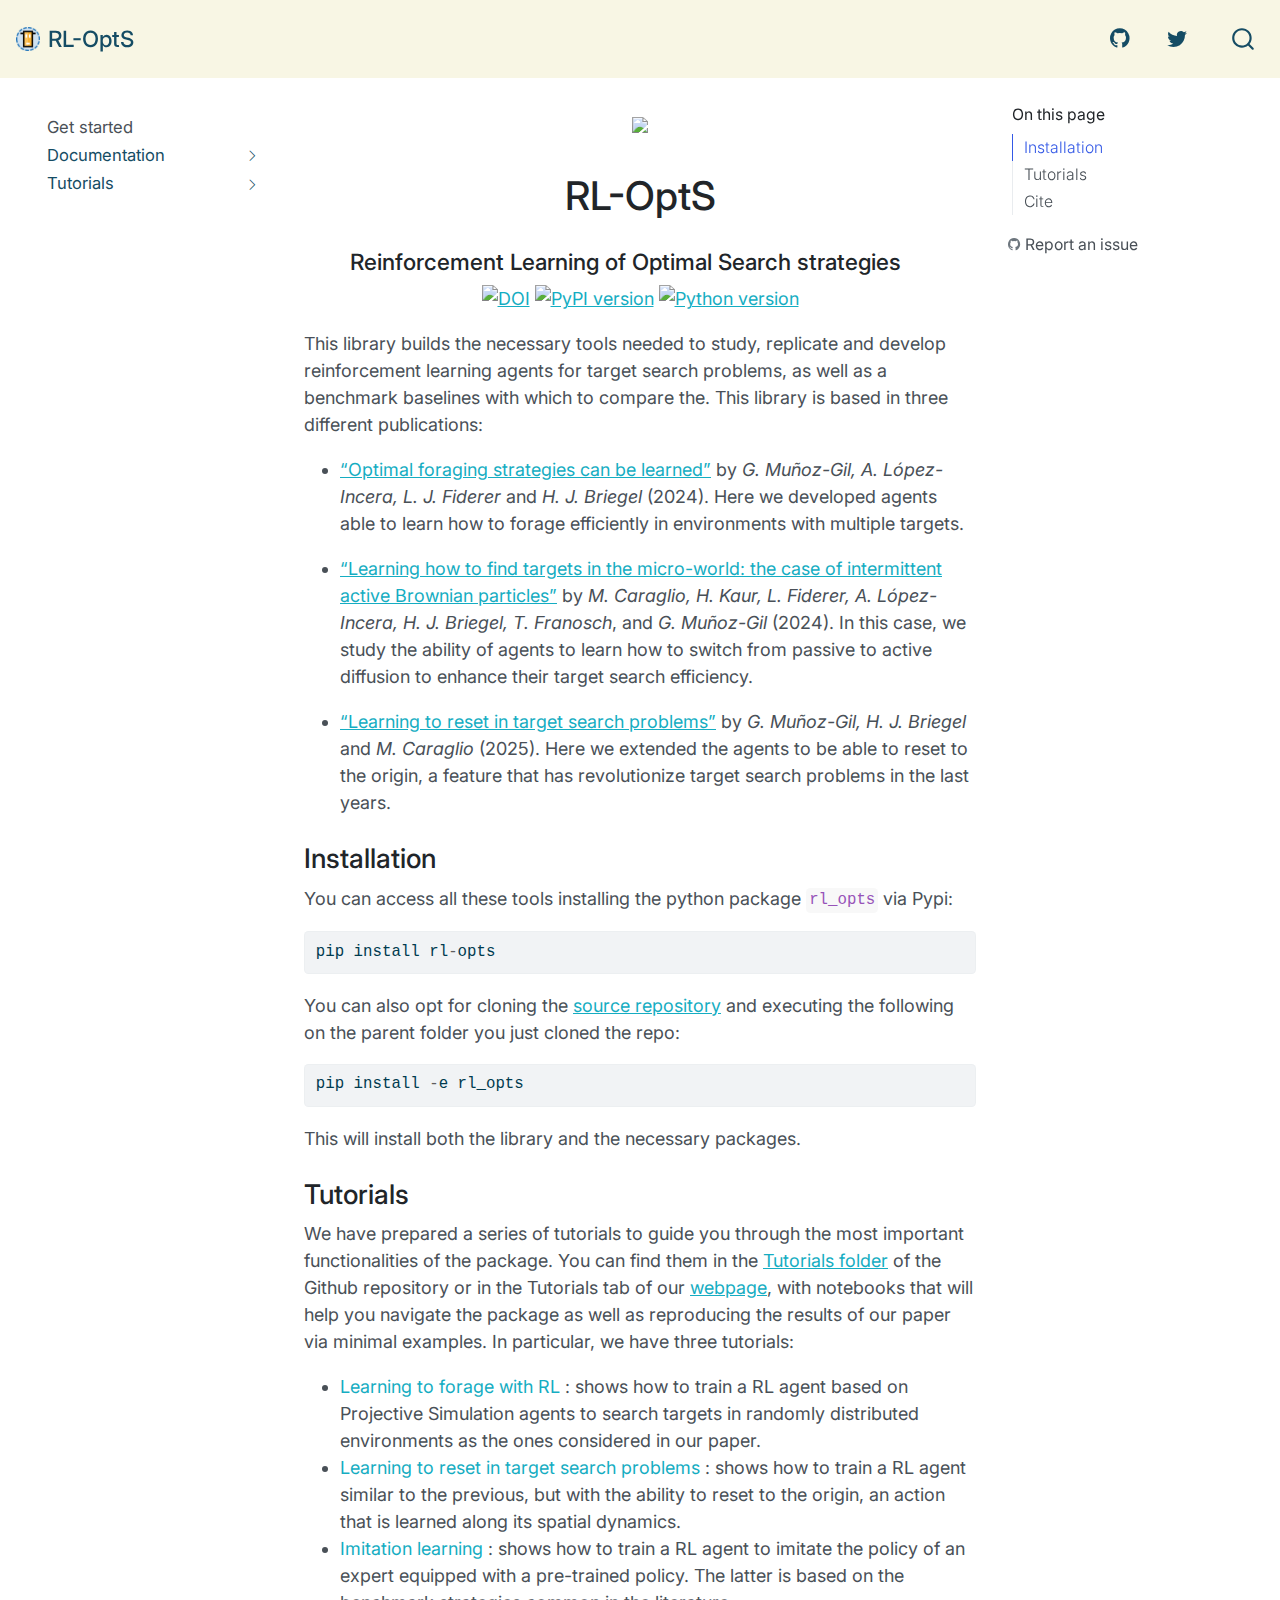
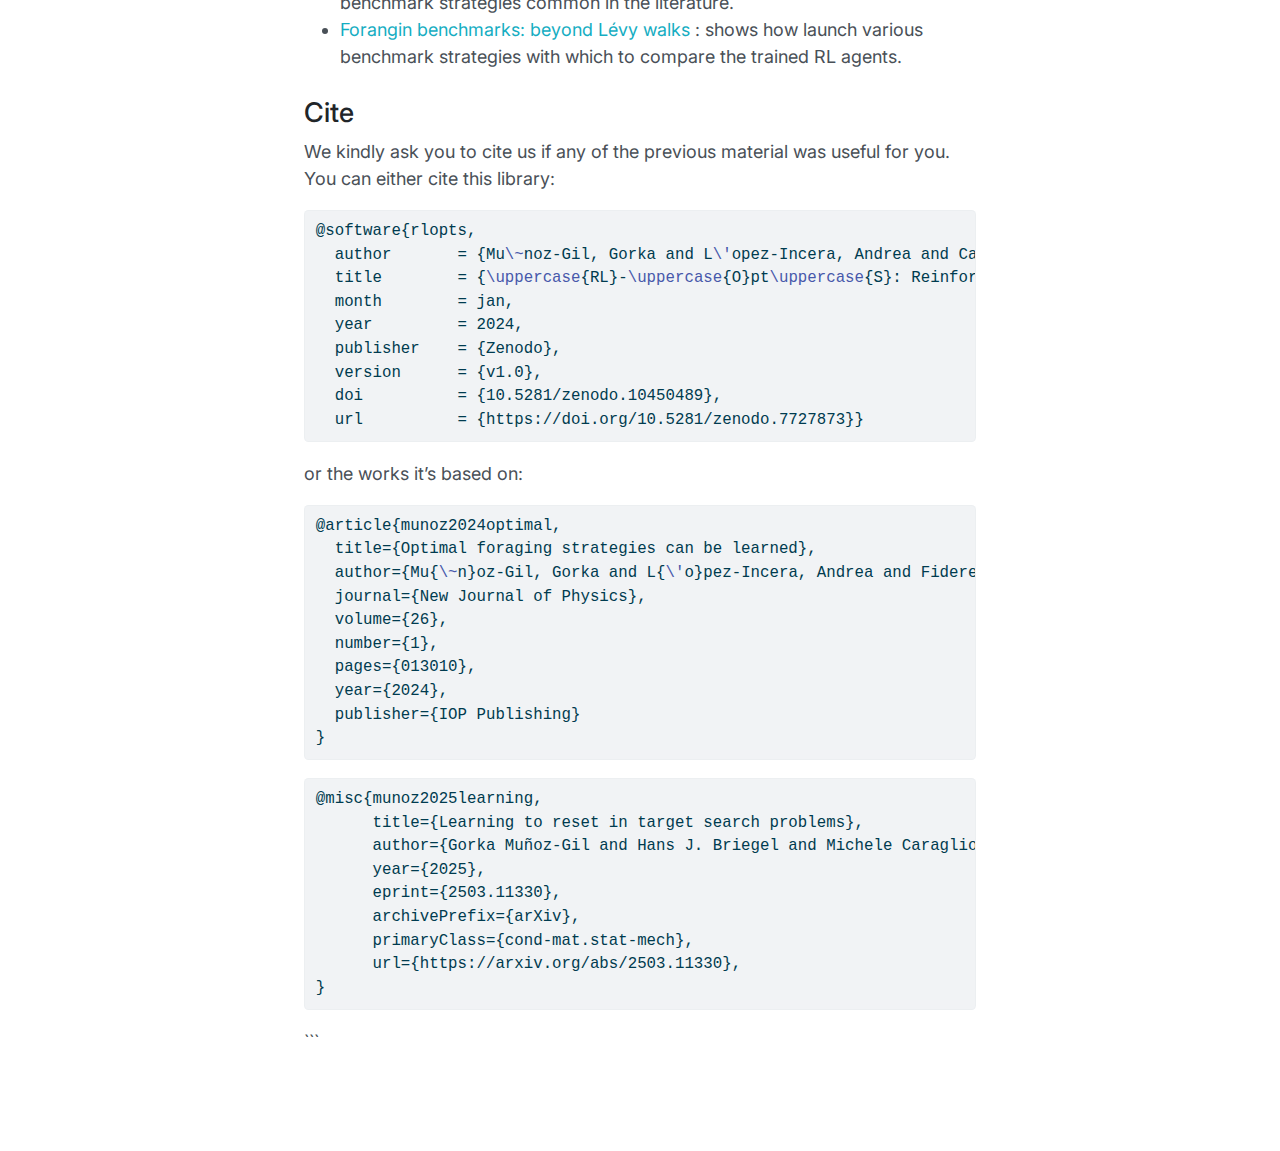
==== commit 7b48375c: "updated links for release resets" ====
--- a/docs/index.html
+++ b/docs/index.html
@@ -314,10 +314,11 @@
 <p align="center">
 <a href="https://zenodo.org/badge/latestdoi/424986383"><img src="https://zenodo.org/badge/424986383.svg" alt="DOI"></a> <a href="https://badge.fury.io/py/rl_opts"><img src="https://badge.fury.io/py/rl_opts.svg" alt="PyPI version"></a> <a href="https://badge.fury.io/py/b"><img src="https://img.shields.io/badge/python-3.9-red" alt="Python version"></a>
 </p>
-<p>This library builds the necessary tools needed to study, replicate and develop reinforcement learning agents for target search problems, as well as a benchmark baselines with which to compare. This library is based in two different publications:</p>
+<p>This library builds the necessary tools needed to study, replicate and develop reinforcement learning agents for target search problems, as well as a benchmark baselines with which to compare the. This library is based in three different publications:</p>
 <ul>
-<li><p><a href="https://arxiv.org/abs/2303.06050">“Optimal foraging strategies can be learned”</a> by <em>G. Muñoz-Gil, A. López-Incera, L. J. Fiderer</em> and <em>H. J. Briegel</em>. Here we developed agents able to learn how to forage efficiently in environments with multiple targets.</p></li>
-<li><p><a href="https://arxiv.org/abs/2303.06050">“Learning to reset in target search problems”</a> by <em>G. Muñoz-Gil, H. J. Briegel</em> and <em>M. Caraglio</em>. Here we extended the agents to be able to reset to the origin, a feature that has revolutionize target search problems in the last years.</p></li>
+<li><p><a href="https://arxiv.org/abs/2303.06050">“Optimal foraging strategies can be learned”</a> by <em>G. Muñoz-Gil, A. López-Incera, L. J. Fiderer</em> and <em>H. J. Briegel</em> (2024). Here we developed agents able to learn how to forage efficiently in environments with multiple targets.</p></li>
+<li><p><a href="https://pubs.rsc.org/en/content/articlehtml/2024/sm/d3sm01680c">“Learning how to find targets in the micro-world: the case of intermittent active Brownian particles”</a> by <em>M. Caraglio, H. Kaur, L. Fiderer, A. López-Incera, H. J. Briegel, T. Franosch</em>, and <em>G. Muñoz-Gil</em> (2024). In this case, we study the ability of agents to learn how to switch from passive to active diffusion to enhance their target search efficiency.</p></li>
+<li><p><a href="https://arxiv.org/abs/2503.11330">“Learning to reset in target search problems”</a> by <em>G. Muñoz-Gil, H. J. Briegel</em> and <em>M. Caraglio</em> (2025). Here we extended the agents to be able to reset to the origin, a feature that has revolutionize target search problems in the last years.</p></li>
 </ul>
 <section id="installation" class="level3">
 <h3 class="anchored" data-anchor-id="installation">Installation</h3>
@@ -331,25 +332,45 @@
 <h3 class="anchored" data-anchor-id="tutorials">Tutorials</h3>
 <p>We have prepared a series of tutorials to guide you through the most important functionalities of the package. You can find them in the <a href="https://github.com/gorkamunoz/rl_opts/tree/master/nbs/tutorials">Tutorials folder</a> of the Github repository or in the Tutorials tab of our <a href="https://gorkamunoz.github.io/rl_opts/">webpage</a>, with notebooks that will help you navigate the package as well as reproducing the results of our paper via minimal examples. In particular, we have three tutorials:</p>
 <ul>
-<li><a href="./tutorials/tutorial_learning.html" style="text-decoration:none">Reinforcement learning </a> : shows how to train a RL agent based on Projective Simulation agents to search targets in randomly distributed environments as the ones considered in our paper.</li>
+<li><a href="./tutorials/tutorial_learning.html" style="text-decoration:none">Learning to forage with RL </a> : shows how to train a RL agent based on Projective Simulation agents to search targets in randomly distributed environments as the ones considered in our paper.</li>
 <li><a href="./tutorials/tutorial_reset.html" style="text-decoration:none">Learning to reset in target search problems </a> : shows how to train a RL agent similar to the previous, but with the ability to reset to the origin, an action that is learned along its spatial dynamics.</li>
 <li><a href="./tutorials/tutorial_imitation.html" style="text-decoration:none">Imitation learning </a> : shows how to train a RL agent to imitate the policy of an expert equipped with a pre-trained policy. The latter is based on the benchmark strategies common in the literature.</li>
-<li><a href="./tutorials/tutorial_benchmarks.html" style="text-decoration:none">Benchmarks </a> : shows how launch various benchmark strategies with which to compare the trained RL agents.</li>
+<li><a href="./tutorials/tutorial_benchmarks.html" style="text-decoration:none">Forangin benchmarks: beyond Lévy walks </a> : shows how launch various benchmark strategies with which to compare the trained RL agents.</li>
 </ul>
 </section>
 <section id="cite" class="level3">
 <h3 class="anchored" data-anchor-id="cite">Cite</h3>
-<p>We kindly ask you to cite our paper if any of the previous material was useful for your work:</p>
-<div class="sourceCode" id="cb3"><pre class="sourceCode latex code-with-copy"><code class="sourceCode latex"><span id="cb3-1"><a href="#cb3-1" aria-hidden="true" tabindex="-1"></a>@article{munoz2024optimal,</span>
-<span id="cb3-2"><a href="#cb3-2" aria-hidden="true" tabindex="-1"></a>  title={Optimal foraging strategies can be learned},</span>
-<span id="cb3-3"><a href="#cb3-3" aria-hidden="true" tabindex="-1"></a>  author={Mu{<span class="fu">\~</span>n}oz-Gil, Gorka and L{<span class="fu">\'</span>o}pez-Incera, Andrea and Fiderer, Lukas J and Briegel, Hans J},</span>
-<span id="cb3-4"><a href="#cb3-4" aria-hidden="true" tabindex="-1"></a>  journal={New Journal of Physics},</span>
-<span id="cb3-5"><a href="#cb3-5" aria-hidden="true" tabindex="-1"></a>  volume={26},</span>
-<span id="cb3-6"><a href="#cb3-6" aria-hidden="true" tabindex="-1"></a>  number={1},</span>
-<span id="cb3-7"><a href="#cb3-7" aria-hidden="true" tabindex="-1"></a>  pages={013010},</span>
-<span id="cb3-8"><a href="#cb3-8" aria-hidden="true" tabindex="-1"></a>  year={2024},</span>
-<span id="cb3-9"><a href="#cb3-9" aria-hidden="true" tabindex="-1"></a>  publisher={IOP Publishing}</span>
-<span id="cb3-10"><a href="#cb3-10" aria-hidden="true" tabindex="-1"></a>}</span></code><button title="Copy to Clipboard" class="code-copy-button"><i class="bi"></i></button></pre></div>
+<p>We kindly ask you to cite us if any of the previous material was useful for you. You can either cite this library:</p>
+<div class="sourceCode" id="cb3"><pre class="sourceCode latex code-with-copy"><code class="sourceCode latex"><span id="cb3-1"><a href="#cb3-1" aria-hidden="true" tabindex="-1"></a>@software{rlopts,</span>
+<span id="cb3-2"><a href="#cb3-2" aria-hidden="true" tabindex="-1"></a>  author       = {Mu<span class="fu">\~</span>noz-Gil, Gorka and L<span class="fu">\'</span>opez-Incera, Andrea and Caraglio Michele and Fiderer, Lukas J. and Briegel, Hans J.},</span>
+<span id="cb3-3"><a href="#cb3-3" aria-hidden="true" tabindex="-1"></a>  title        = {<span class="fu">\uppercase</span>{RL}-<span class="fu">\uppercase</span>{O}pt<span class="fu">\uppercase</span>{S}: Reinforcement Learning of Optimal Search Strategies},</span>
+<span id="cb3-4"><a href="#cb3-4" aria-hidden="true" tabindex="-1"></a>  month        = jan,</span>
+<span id="cb3-5"><a href="#cb3-5" aria-hidden="true" tabindex="-1"></a>  year         = 2024,</span>
+<span id="cb3-6"><a href="#cb3-6" aria-hidden="true" tabindex="-1"></a>  publisher    = {Zenodo},</span>
+<span id="cb3-7"><a href="#cb3-7" aria-hidden="true" tabindex="-1"></a>  version      = {v1.0},</span>
+<span id="cb3-8"><a href="#cb3-8" aria-hidden="true" tabindex="-1"></a>  doi          = {10.5281/zenodo.10450489},</span>
+<span id="cb3-9"><a href="#cb3-9" aria-hidden="true" tabindex="-1"></a>  url          = {https://doi.org/10.5281/zenodo.7727873}}</span></code><button title="Copy to Clipboard" class="code-copy-button"><i class="bi"></i></button></pre></div>
+<p>or the works it’s based on:</p>
+<div class="sourceCode" id="cb4"><pre class="sourceCode latex code-with-copy"><code class="sourceCode latex"><span id="cb4-1"><a href="#cb4-1" aria-hidden="true" tabindex="-1"></a>@article{munoz2024optimal,</span>
+<span id="cb4-2"><a href="#cb4-2" aria-hidden="true" tabindex="-1"></a>  title={Optimal foraging strategies can be learned},</span>
+<span id="cb4-3"><a href="#cb4-3" aria-hidden="true" tabindex="-1"></a>  author={Mu{<span class="fu">\~</span>n}oz-Gil, Gorka and L{<span class="fu">\'</span>o}pez-Incera, Andrea and Fiderer, Lukas J and Briegel, Hans J},</span>
+<span id="cb4-4"><a href="#cb4-4" aria-hidden="true" tabindex="-1"></a>  journal={New Journal of Physics},</span>
+<span id="cb4-5"><a href="#cb4-5" aria-hidden="true" tabindex="-1"></a>  volume={26},</span>
+<span id="cb4-6"><a href="#cb4-6" aria-hidden="true" tabindex="-1"></a>  number={1},</span>
+<span id="cb4-7"><a href="#cb4-7" aria-hidden="true" tabindex="-1"></a>  pages={013010},</span>
+<span id="cb4-8"><a href="#cb4-8" aria-hidden="true" tabindex="-1"></a>  year={2024},</span>
+<span id="cb4-9"><a href="#cb4-9" aria-hidden="true" tabindex="-1"></a>  publisher={IOP Publishing}</span>
+<span id="cb4-10"><a href="#cb4-10" aria-hidden="true" tabindex="-1"></a>}</span></code><button title="Copy to Clipboard" class="code-copy-button"><i class="bi"></i></button></pre></div>
+<div class="sourceCode" id="cb5"><pre class="sourceCode latex code-with-copy"><code class="sourceCode latex"><span id="cb5-1"><a href="#cb5-1" aria-hidden="true" tabindex="-1"></a>@misc{munoz2025learning,</span>
+<span id="cb5-2"><a href="#cb5-2" aria-hidden="true" tabindex="-1"></a>      title={Learning to reset in target search problems}, </span>
+<span id="cb5-3"><a href="#cb5-3" aria-hidden="true" tabindex="-1"></a>      author={Gorka Muñoz-Gil and Hans J. Briegel and Michele Caraglio},</span>
+<span id="cb5-4"><a href="#cb5-4" aria-hidden="true" tabindex="-1"></a>      year={2025},</span>
+<span id="cb5-5"><a href="#cb5-5" aria-hidden="true" tabindex="-1"></a>      eprint={2503.11330},</span>
+<span id="cb5-6"><a href="#cb5-6" aria-hidden="true" tabindex="-1"></a>      archivePrefix={arXiv},</span>
+<span id="cb5-7"><a href="#cb5-7" aria-hidden="true" tabindex="-1"></a>      primaryClass={cond-mat.stat-mech},</span>
+<span id="cb5-8"><a href="#cb5-8" aria-hidden="true" tabindex="-1"></a>      url={https://arxiv.org/abs/2503.11330}, </span>
+<span id="cb5-9"><a href="#cb5-9" aria-hidden="true" tabindex="-1"></a>}</span></code><button title="Copy to Clipboard" class="code-copy-button"><i class="bi"></i></button></pre></div>
+<p>```</p>
 
 
 </section>
